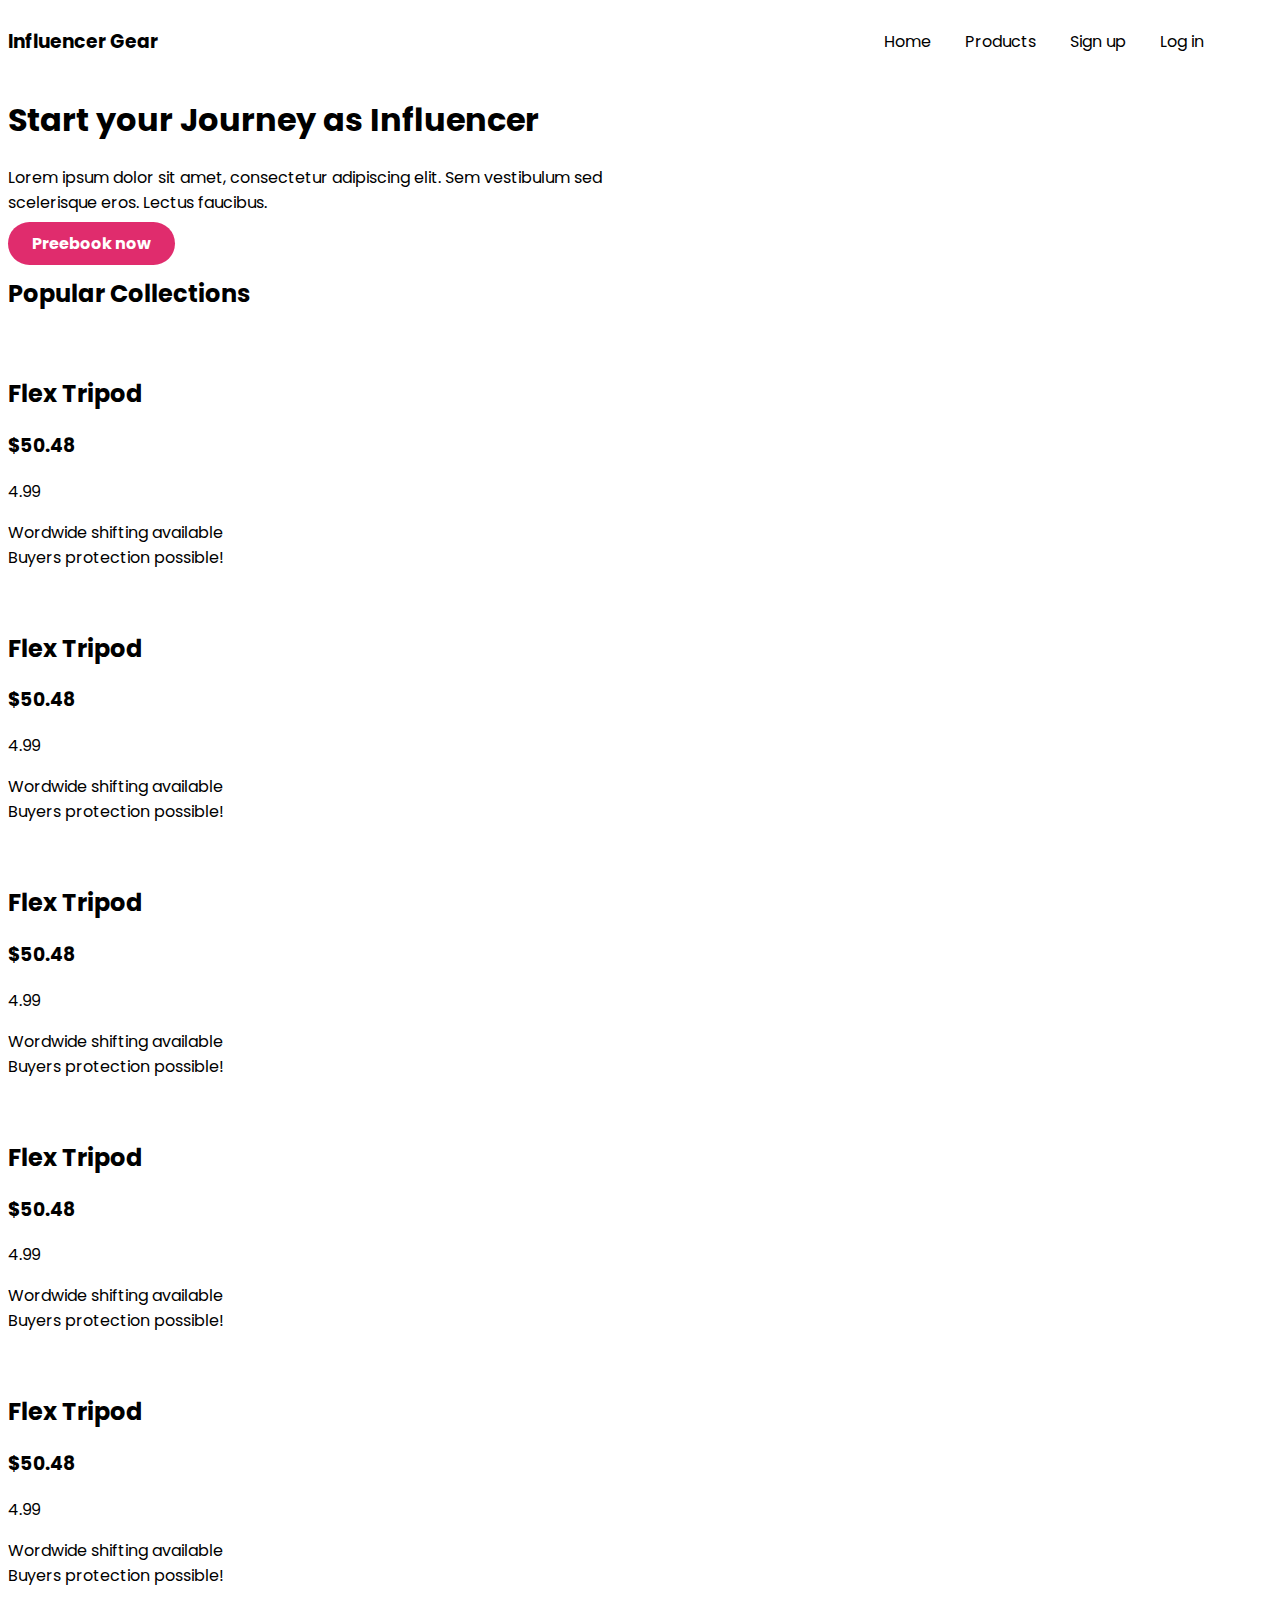
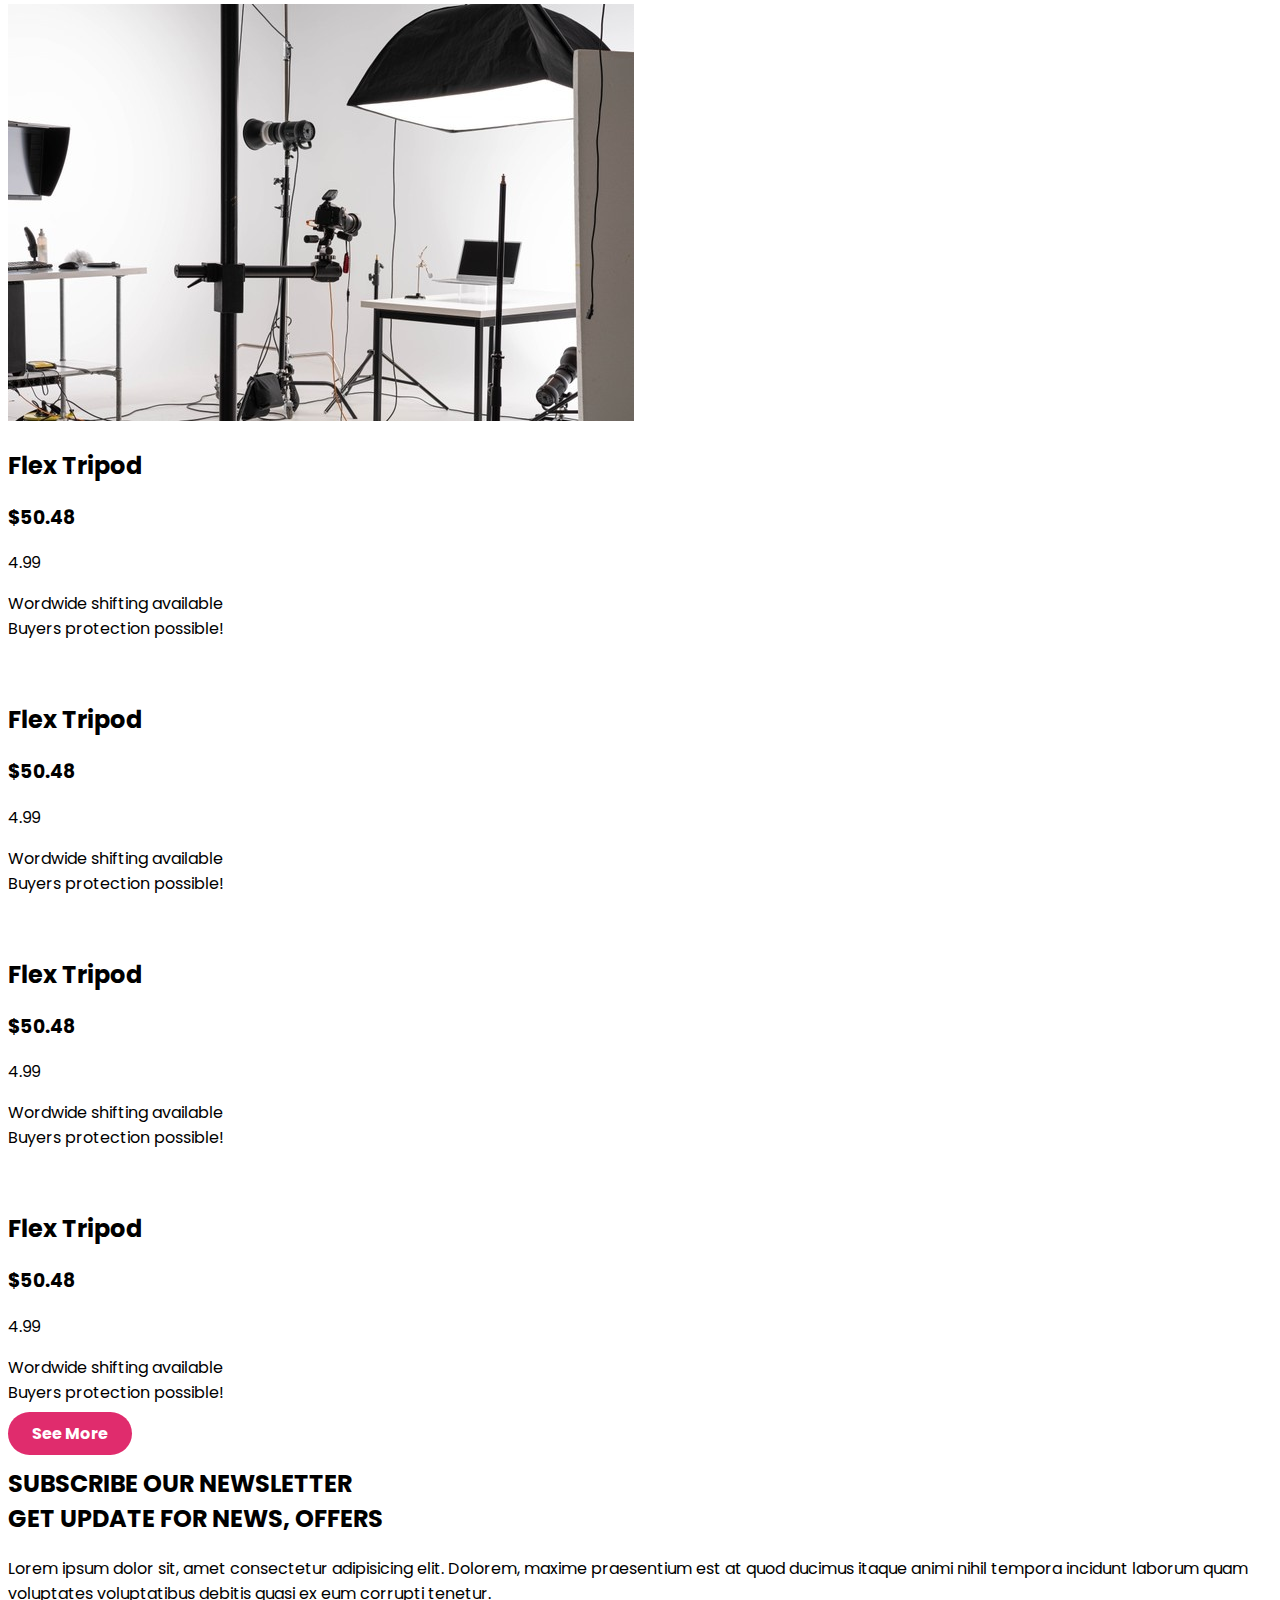
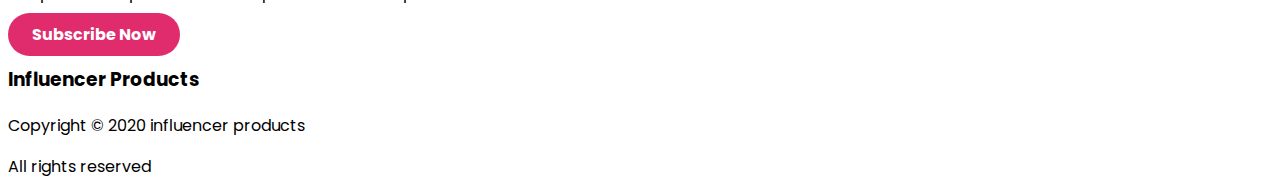
==== index.htm @ 6d4ee8e1 "start sec - problem fixed" ====
<!DOCTYPE html>
<html lang="en">
<head>
    <meta charset="UTF-8">
    <meta http-equiv="X-UA-Compatible" content="IE=edge">
    <meta name="viewport" content="width=device-width, initial-scale=1.0">
    <title>Influencer Gear</title>
    <!-- font awesome kit -->
    <script src="https://kit.fontawesome.com/9166d2568a.js" crossorigin="anonymous"></script>
    <!-- stylesheet -->
    <link rel="stylesheet" href="styles/style.css">
</head>
<body>
    <header>
        <nav>
            <h3>Influencer Gear</h3>
            <ul>
                <li>Home</li>
                <li>Products</li>
                <li>Sign up</li>
                <li>Log in</li>
                <li><i class="fas fa-search"></i></li>
                <li><i class="fas fa-cart-plus"></i></li>
            </ul>
        </nav>
    </header>
    <main>
    <section class="start">
        <div class="texts">
            <h1>Start your Journey as 
                Influencer</h1>
            <p>Lorem ipsum dolor sit amet, consectetur adipiscing elit. Sem vestibulum sed scelerisque eros. Lectus faucibus.</p>
            <a href="">Preebook now  <i class="fas fa-arrow-right"></i> </a>
        </div>
        <div class="camera-img" >
        <!-- <img src="images/Circle design.svg" alt="" class="circle-bg"> -->
        <img src="images/main-camera.png" alt="" class="main-camera">
        </div>
        
    </section>


    <section class="logos">
        <img src="logos/Alibaba.svg" alt="">
        <img src="logos/Amazon.svg" alt="">
        <img src="logos/Daraz.pk Logo.svg" alt="">
        <img src="logos/Ebay.svg" alt="">
        <img src="logos/Rakuten.svg" alt="">
        <img src="logos/Target.svg" alt="">
        <img src="logos/Walmart.svg" alt="">
    </section>


<!-- popular-section -->
    
    <section class="popular-sec">
        <h2>Popular Collections</h2>
        <div class="collectoins">
            <div class="collection">
                <img src="images/tripod.png" alt="">
            <h2>Flex Tripod</h2>
            <h3>$50.48</h3>
            <div class="rating">
                <span>
                    <i class="fas fa-star filled"></i>
                    <i class="fas fa-star filled"></i>
                    <i class="fas fa-star filled"></i>
                    <i class="fas fa-star filled"></i>
                    <i class="fas fa-star-half-alt"></i>
                </span>
                <span class="rating-num">4.99</span>
                <p>Wordwide shifting available <br>
                    Buyers protection possible!</p>
            </div>
            </div>
            <div class="collection">
                <img src="images/mic.png" alt="">
            <h2>Flex Tripod</h2>
            <h3>$50.48</h3>
            <div class="rating">
                <span>
                    <i class="fas fa-star filled"></i>
                    <i class="fas fa-star filled"></i>
                    <i class="fas fa-star filled"></i>
                    <i class="fas fa-star filled"></i>
                    <i class="fas fa-star-half-alt"></i>
                </span>
                <span class="rating-num">4.99</span>
                <p>Wordwide shifting available <br>
                    Buyers protection possible!</p>
            </div>
            </div>
            <div class="collection">
                <img src="images/airpod.png" alt="">
            <h2>Flex Tripod</h2>
            <h3>$50.48</h3>
            <div class="rating">
                <span>
                    <i class="fas fa-star filled"></i>
                    <i class="fas fa-star filled"></i>
                    <i class="fas fa-star filled"></i>
                    <i class="fas fa-star filled"></i>
                    <i class="fas fa-star-half-alt"></i>
                </span>
                <span class="rating-num">4.99</span>
                <p>Wordwide shifting available <br>
                    Buyers protection possible!</p>
            </div>
            </div>
            <div class="collection">
                <img src="images/drone.png" alt="">
            <h2>Flex Tripod</h2>
            <h3>$50.48</h3>
            <div class="rating">
                <span>
                    <i class="fas fa-star filled"></i>
                    <i class="fas fa-star filled"></i>
                    <i class="fas fa-star filled"></i>
                    <i class="fas fa-star filled"></i>
                    <i class="fas fa-star-half-alt"></i>
                </span>
                <span class="rating-num">4.99</span>
                <p>Wordwide shifting available <br>
                    Buyers protection possible!</p>
            </div>
            </div>
            <div class="collection">
                <img src="images/lights.png" alt="">
            <h2>Flex Tripod</h2>
            <h3>$50.48</h3>
            <div class="rating">
                <span>
                    <i class="fas fa-star filled"></i>
                    <i class="fas fa-star filled"></i>
                    <i class="fas fa-star filled"></i>
                    <i class="fas fa-star filled"></i>
                    <i class="fas fa-star-half-alt"></i>
                </span>
                <span class="rating-num">4.99</span>
                <p>Wordwide shifting available <br>
                    Buyers protection possible!</p>
            </div>
            </div>
            <div class="collection">
                <img src="images/studio.jpg" alt="">
            <h2>Flex Tripod</h2>
            <h3>$50.48</h3>
            <div class="rating">
                <span>
                    <i class="fas fa-star filled"></i>
                    <i class="fas fa-star filled"></i>
                    <i class="fas fa-star filled"></i>
                    <i class="fas fa-star filled"></i>
                    <i class="fas fa-star-half-alt"></i>
                </span>
                <span class="rating-num">4.99</span>
                <p>Wordwide shifting available <br>
                    Buyers protection possible!</p>
            </div>
            </div>
            <div class="collection">
                <img src="images/camera.png" alt="">
            <h2>Flex Tripod</h2>
            <h3>$50.48</h3>
            <div class="rating">
                <span>
                    <i class="fas fa-star filled"></i>
                    <i class="fas fa-star filled"></i>
                    <i class="fas fa-star filled"></i>
                    <i class="fas fa-star filled"></i>
                    <i class="fas fa-star-half-alt"></i>
                </span>
                <span class="rating-num">4.99</span>
                <p>Wordwide shifting available <br>
                    Buyers protection possible!</p>
            </div>
            </div>
            <div class="collection">
                <img src="images/single-light.png" alt="">
            <h2>Flex Tripod</h2>
            <h3>$50.48</h3>
            <div class="rating">
                <span>
                    <i class="fas fa-star filled"></i>
                    <i class="fas fa-star filled"></i>
                    <i class="fas fa-star filled"></i>
                    <i class="fas fa-star filled"></i>
                    <i class="fas fa-star-half-alt"></i>
                </span>
                <span class="rating-num">4.99</span>
                <p>Wordwide shifting available <br>
                    Buyers protection possible!</p>
            </div>
            </div>

            <div class="collection">
                <img src="images/action.png" alt="">
            <h2>Flex Tripod</h2>
            <h3>$50.48</h3>
            <div class="rating">
                <span>
                    <i class="fas fa-star filled"></i>
                    <i class="fas fa-star filled"></i>
                    <i class="fas fa-star filled"></i>
                    <i class="fas fa-star filled"></i>
                    <i class="fas fa-star-half-alt"></i>
                </span>
                <span class="rating-num">4.99</span>
                <p>Wordwide shifting available <br>
                    Buyers protection possible!</p>
            </div>
            </div>
            
        </div>
        <a href="" class="see">See More <i class="fas fa-arrow-right"></i></a>
    </section>

    <section class="subscribe-sec">
        <div class="image"></div>
        <div class="text">
            <h2>
                SUBSCRIBE OUR NEWSLETTER <br>
                GET UPDATE FOR NEWS, OFFERS
            </h2>
            <p>Lorem ipsum dolor sit, amet consectetur adipisicing elit. Dolorem, maxime praesentium est at quod ducimus itaque animi nihil tempora incidunt laborum quam voluptates voluptatibus debitis quasi ex eum corrupti tenetur.</p>
            <a href="">Subscribe Now</a>
            
        </div>
    </section>


    </main>
    <footer>
        <h3>Influencer Products</h3>
        <p>Copyright &#169 2020  influencer products</p>
        <p>All rights reserved</p>
        <span>
            <i class="fab fa-instagram"></i>
            <i class="fab fa-twitter"></i>
            <i class="fab fa-youtube"></i>
        </span>
    </footer>
</body>
</html>
---- styles/style.css ----
/* font family  */
 @import url('https://fonts.googleapis.com/css2?family=Poppins:ital,wght@0,100;0,200;0,300;0,400;0,500;0,600;0,700;0,800;0,900;1,100;1,200;1,300;1,400;1,500;1,600;1,700;1,800;1,900&display=swap');

 /* common styles */

 body{
     font-family: 'poppins';
 }

 a{
     background-color: #E02C6D;
     padding: 10px 24px ;
     border-radius: 50px;
     font-size: 16px;
     font-weight: 700;
     text-decoration: none;
     color: white;

 }


 /* navigation styles */
  nav{
      display: flex;
    justify-content: space-between;
    align-items: center;
  }
  nav ul{
      list-style: none;
      display: flex;
  }
  nav ul li{
      margin-left: 34px;
  }

  /* start section styles  */
.start{
    display: flex;
    /* position: relative; */
    top: 50px;
}
.texts{
    width: 50%;
}
.camera-img{
    width: 50%;
    /* position: relative;
    left: 133px; */
}
.camera-img img{
    /* position:absolute ; */
}
.main-camera{

    
    /* top: 0;
    z-index: 1;
 */
}

/* logo section style */

.logos{
    position: relative;
    top: 70px;
    display: flex;
}
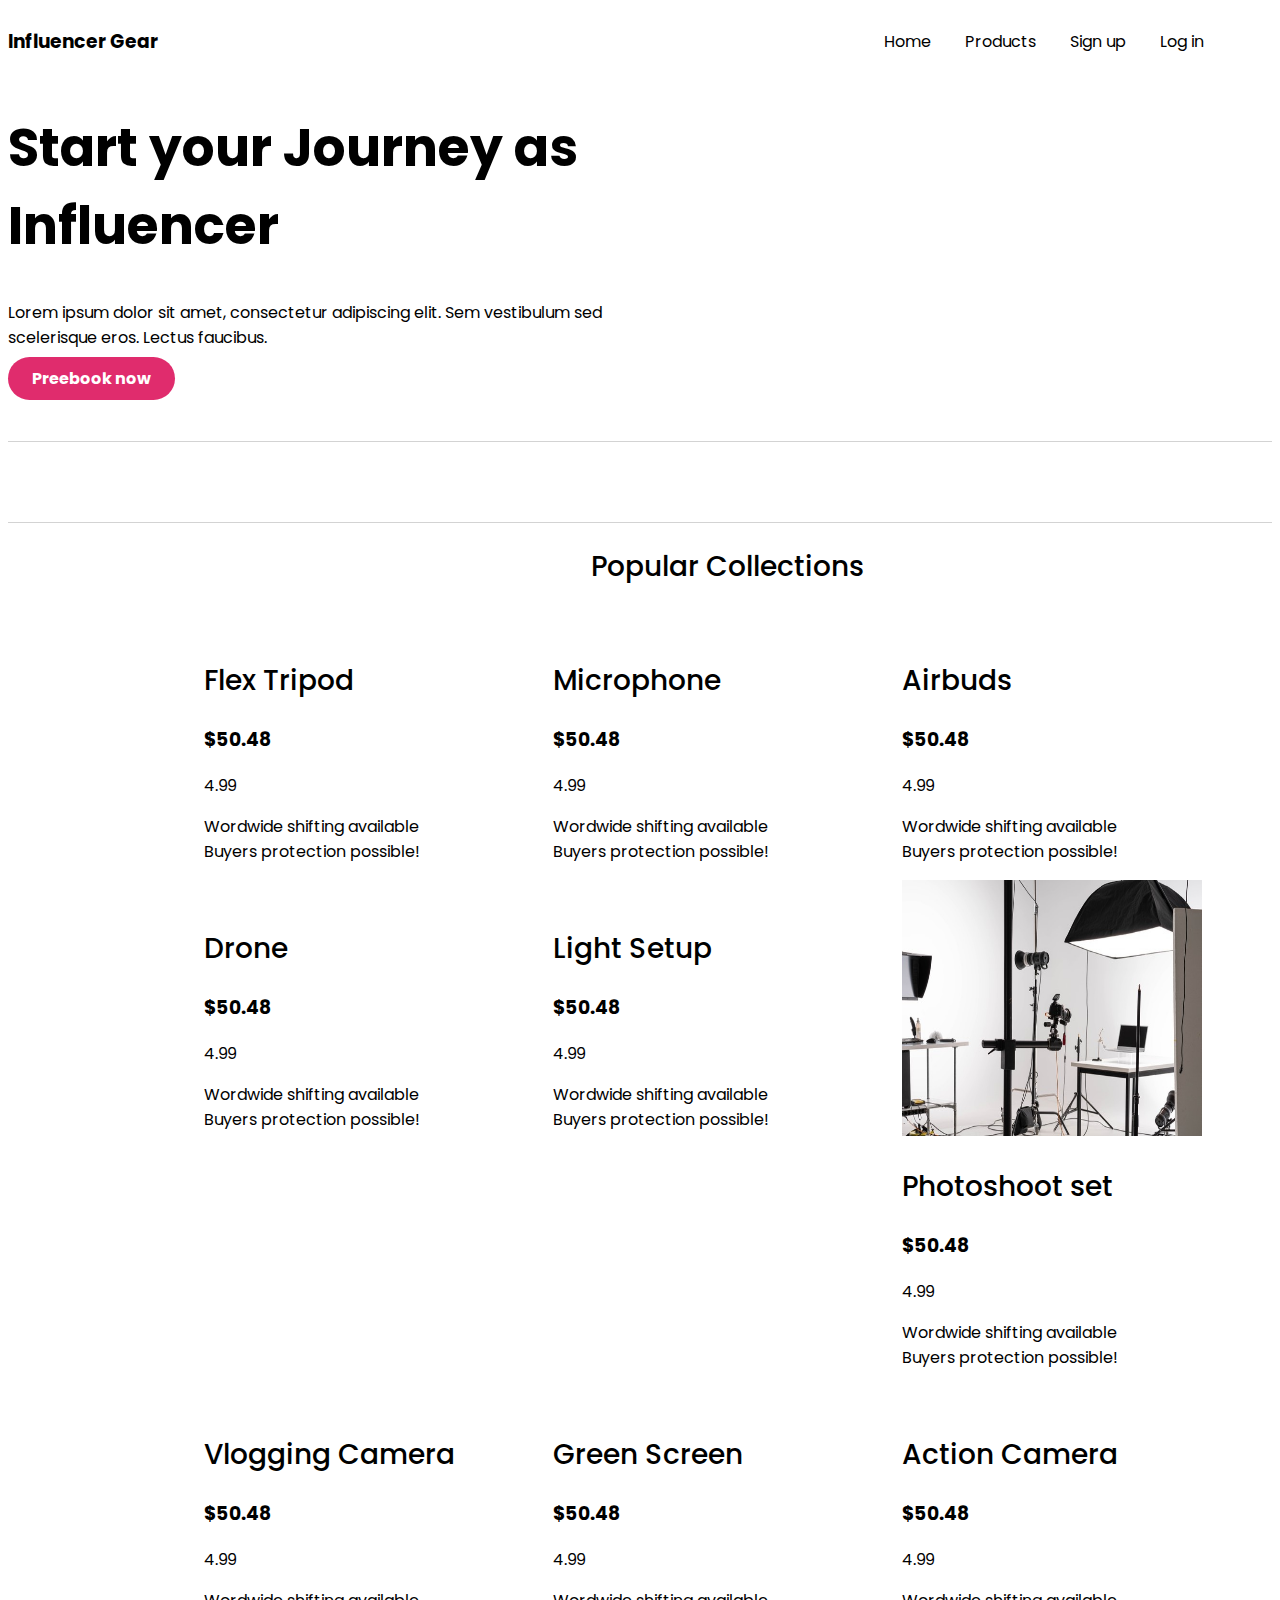
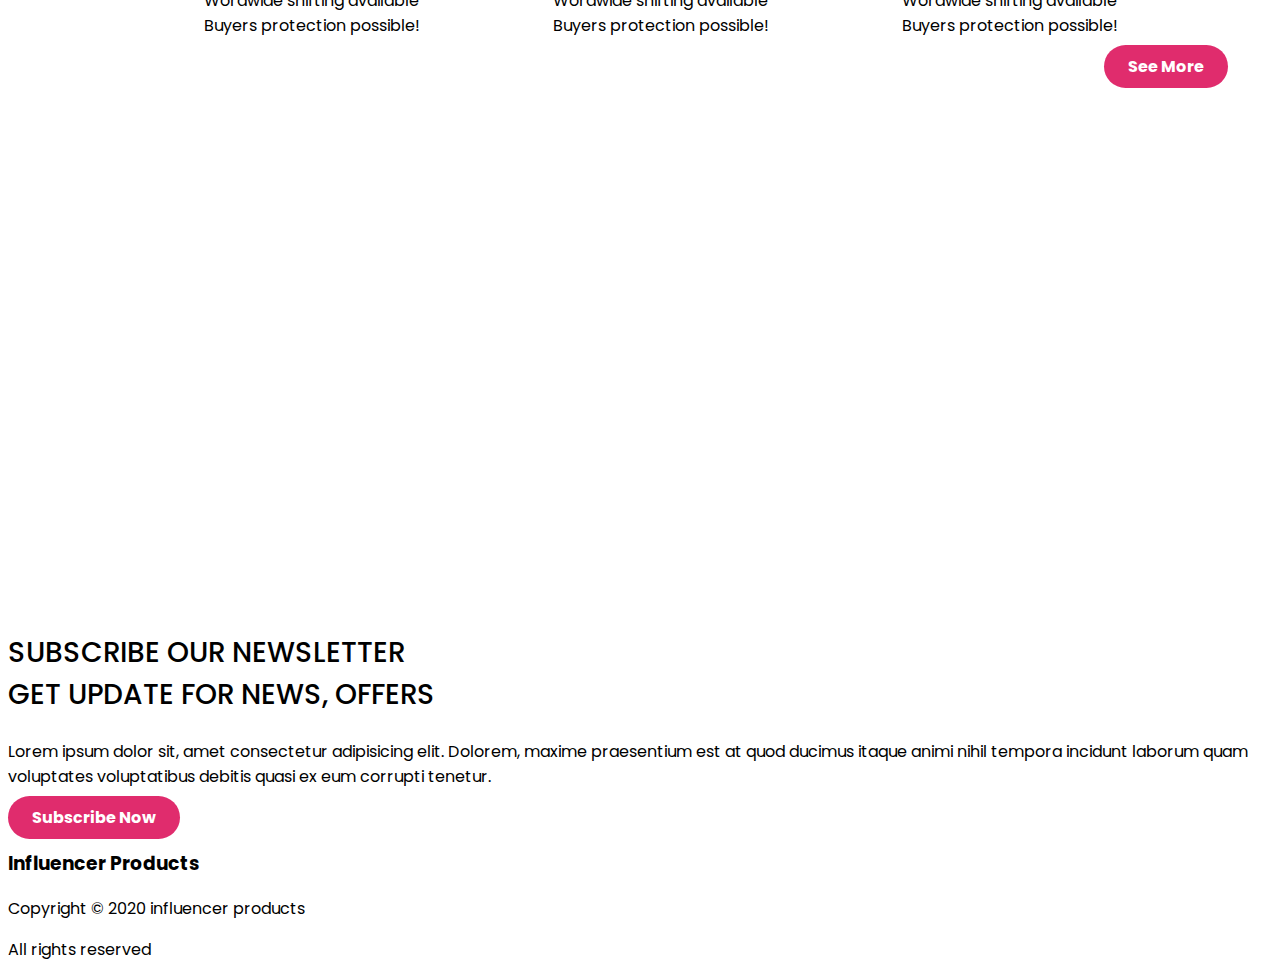
==== commit 61d3acf5: "popular collection sec complete" ====
--- a/index.htm
+++ b/index.htm
@@ -75,7 +75,7 @@
             </div>
             <div class="collection">
                 <img src="images/mic.png" alt="">
-            <h2>Flex Tripod</h2>
+            <h2>Microphone</h2>
             <h3>$50.48</h3>
             <div class="rating">
                 <span>
@@ -92,7 +92,7 @@
             </div>
             <div class="collection">
                 <img src="images/airpod.png" alt="">
-            <h2>Flex Tripod</h2>
+            <h2>Airbuds</h2>
             <h3>$50.48</h3>
             <div class="rating">
                 <span>
@@ -109,7 +109,7 @@
             </div>
             <div class="collection">
                 <img src="images/drone.png" alt="">
-            <h2>Flex Tripod</h2>
+            <h2>Drone</h2>
             <h3>$50.48</h3>
             <div class="rating">
                 <span>
@@ -126,24 +126,24 @@
             </div>
             <div class="collection">
                 <img src="images/lights.png" alt="">
-            <h2>Flex Tripod</h2>
-            <h3>$50.48</h3>
-            <div class="rating">
-                <span>
-                    <i class="fas fa-star filled"></i>
-                    <i class="fas fa-star filled"></i>
-                    <i class="fas fa-star filled"></i>
-                    <i class="fas fa-star filled"></i>
-                    <i class="fas fa-star-half-alt"></i>
-                </span>
-                <span class="rating-num">4.99</span>
-                <p>Wordwide shifting available <br>
-                    Buyers protection possible!</p>
-            </div>
-            </div>
-            <div class="collection">
-                <img src="images/studio.jpg" alt="">
-            <h2>Flex Tripod</h2>
+            <h2>Light Setup</h2>
+            <h3>$50.48</h3>
+            <div class="rating">
+                <span>
+                    <i class="fas fa-star filled"></i>
+                    <i class="fas fa-star filled"></i>
+                    <i class="fas fa-star filled"></i>
+                    <i class="fas fa-star filled"></i>
+                    <i class="fas fa-star-half-alt"></i>
+                </span>
+                <span class="rating-num">4.99</span>
+                <p>Wordwide shifting available <br>
+                    Buyers protection possible!</p>
+            </div>
+            </div>
+            <div class="collection">
+                <img src="images/studio.jpg" alt="" id="photoshoot">
+            <h2>Photoshoot set</h2>
             <h3>$50.48</h3>
             <div class="rating">
                 <span>
@@ -160,7 +160,7 @@
             </div>
             <div class="collection">
                 <img src="images/camera.png" alt="">
-            <h2>Flex Tripod</h2>
+            <h2>Vlogging Camera</h2>
             <h3>$50.48</h3>
             <div class="rating">
                 <span>
@@ -177,7 +177,7 @@
             </div>
             <div class="collection">
                 <img src="images/single-light.png" alt="">
-            <h2>Flex Tripod</h2>
+            <h2>Green Screen</h2>
             <h3>$50.48</h3>
             <div class="rating">
                 <span>
@@ -195,7 +195,7 @@
 
             <div class="collection">
                 <img src="images/action.png" alt="">
-            <h2>Flex Tripod</h2>
+            <h2>Action Camera</h2>
             <h3>$50.48</h3>
             <div class="rating">
                 <span>
--- a/styles/style.css
+++ b/styles/style.css
@@ -1,5 +1,7 @@
  /* font family  */
  @import url('https://fonts.googleapis.com/css2?family=Poppins:ital,wght@0,100;0,200;0,300;0,400;0,500;0,600;0,700;0,800;0,900;1,100;1,200;1,300;1,400;1,500;1,600;1,700;1,800;1,900&display=swap');
+
+ @import url('https://fonts.googleapis.com/css2?family=Inter:wght@100;200;300;400;500;600;700;800;900&display=swap');
 
  /* common styles */
 
@@ -34,13 +36,20 @@
   }
 
   /* start section styles  */
-.start{
+
+
+  .start{
     display: flex;
     /* position: relative; */
     top: 50px;
 }
 .texts{
     width: 50%;
+}
+
+h1{
+    font-size: 52px;
+    font-weight: 700;
 }
 .camera-img{
     width: 50%;
@@ -52,7 +61,7 @@
 }
 .main-camera{
 
-    
+
     /* top: 0;
     z-index: 1;
  */
@@ -61,9 +70,96 @@
 /* logo section style */
 
 .logos{
-    position: relative;
-    top: 70px;
     display: flex;
+    margin-top: 50px;
+    justify-content: space-evenly;
+    border-top: 1px solid lightgray;
+    border-bottom:1px solid lightgray ;
+}
+.logos img{
+    padding: 40px 30px;
+}
+
+/* popular-section styles */
+
+.popular-sec{
+    width: 1047px;
+    height: 1662px;
+    margin-left: 196px ;
+}
+.popular-sec > h2{
+    text-align: center;
+}
+
+.collectoins{
+display: grid;
+grid-template-columns: repeat( 3, 1fr);
+justify-content:space-between;
+}
+
+.collectoin{
+    width: 329px;
+    height: 479px;
+    background-color: white;
+    box-shadow: 5px 10px rgba(136, 136, 136, 0.365);
+
+}
+.collectoin img{
+    width: 300px;
+    height: 256px;
+    padding: 40px;
+}
+#photoshoot{
+    width: 300px;
+    height: 256px;
+}
+
+h2{
+    font-weight: 500;
+    font-size: 28px;
+}
+
+.collectoin h2{
+    font-family: Inter;
+    font-style: normal;
+    font-weight: normal;
+    font-size: 24px;
+}
+
+.collectoin h3{
+
+font-family: Inter;
+font-style: normal;
+font-weight: normal;
+font-size: 24px;
+
+}
+
+.collectoin .rating-num{
+    font-family: Inter;
+font-style: normal;
+font-weight: 700;
+font-size: 14px;
+}
+
+.collectoin p{
+    font-family: Inter;
+font-style: normal;
+font-weight: bold;
+font-size: 14px;
 }
 
 
+
+.fa-star, .fa-star-half-alt{
+ color: #FB8200;
+}
+
+.see{
+    margin-right: 0;
+    margin-left: 900px;
+    
+}
+
+/* subscribe for newslette */
+
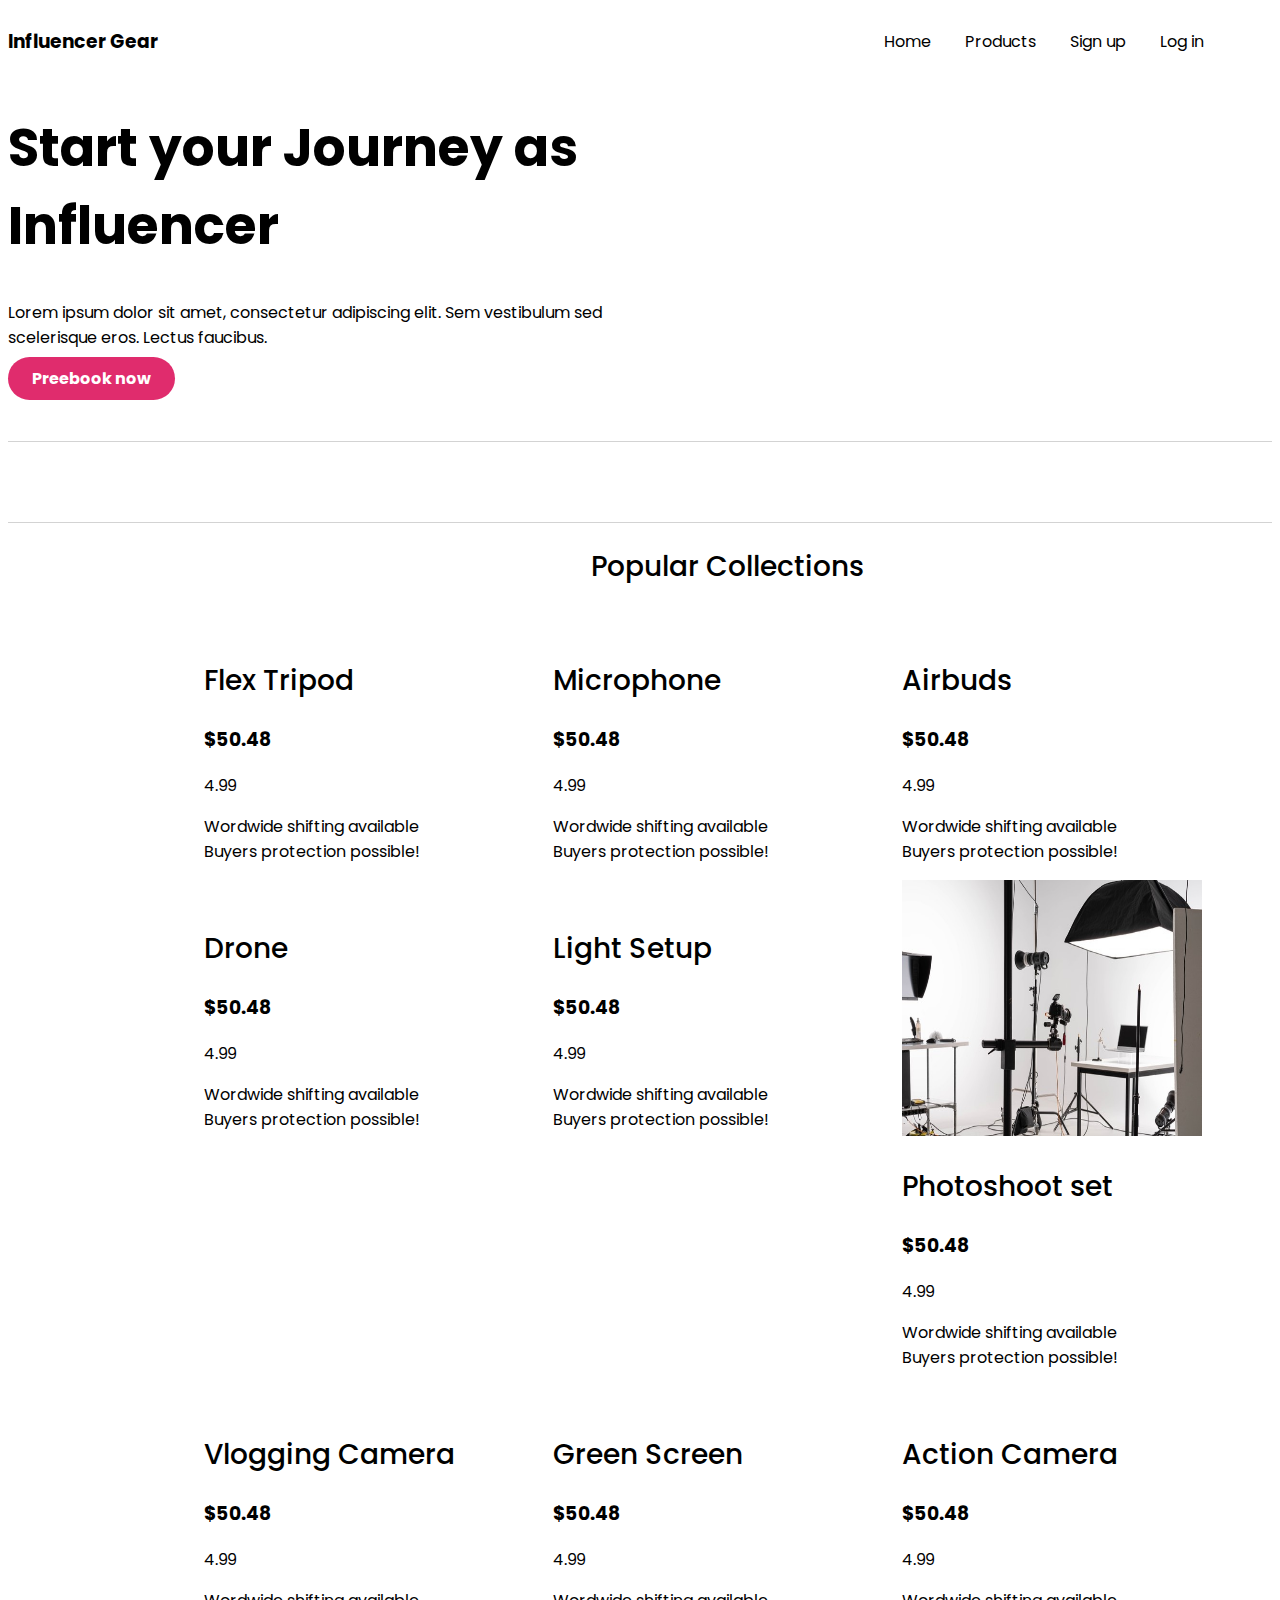
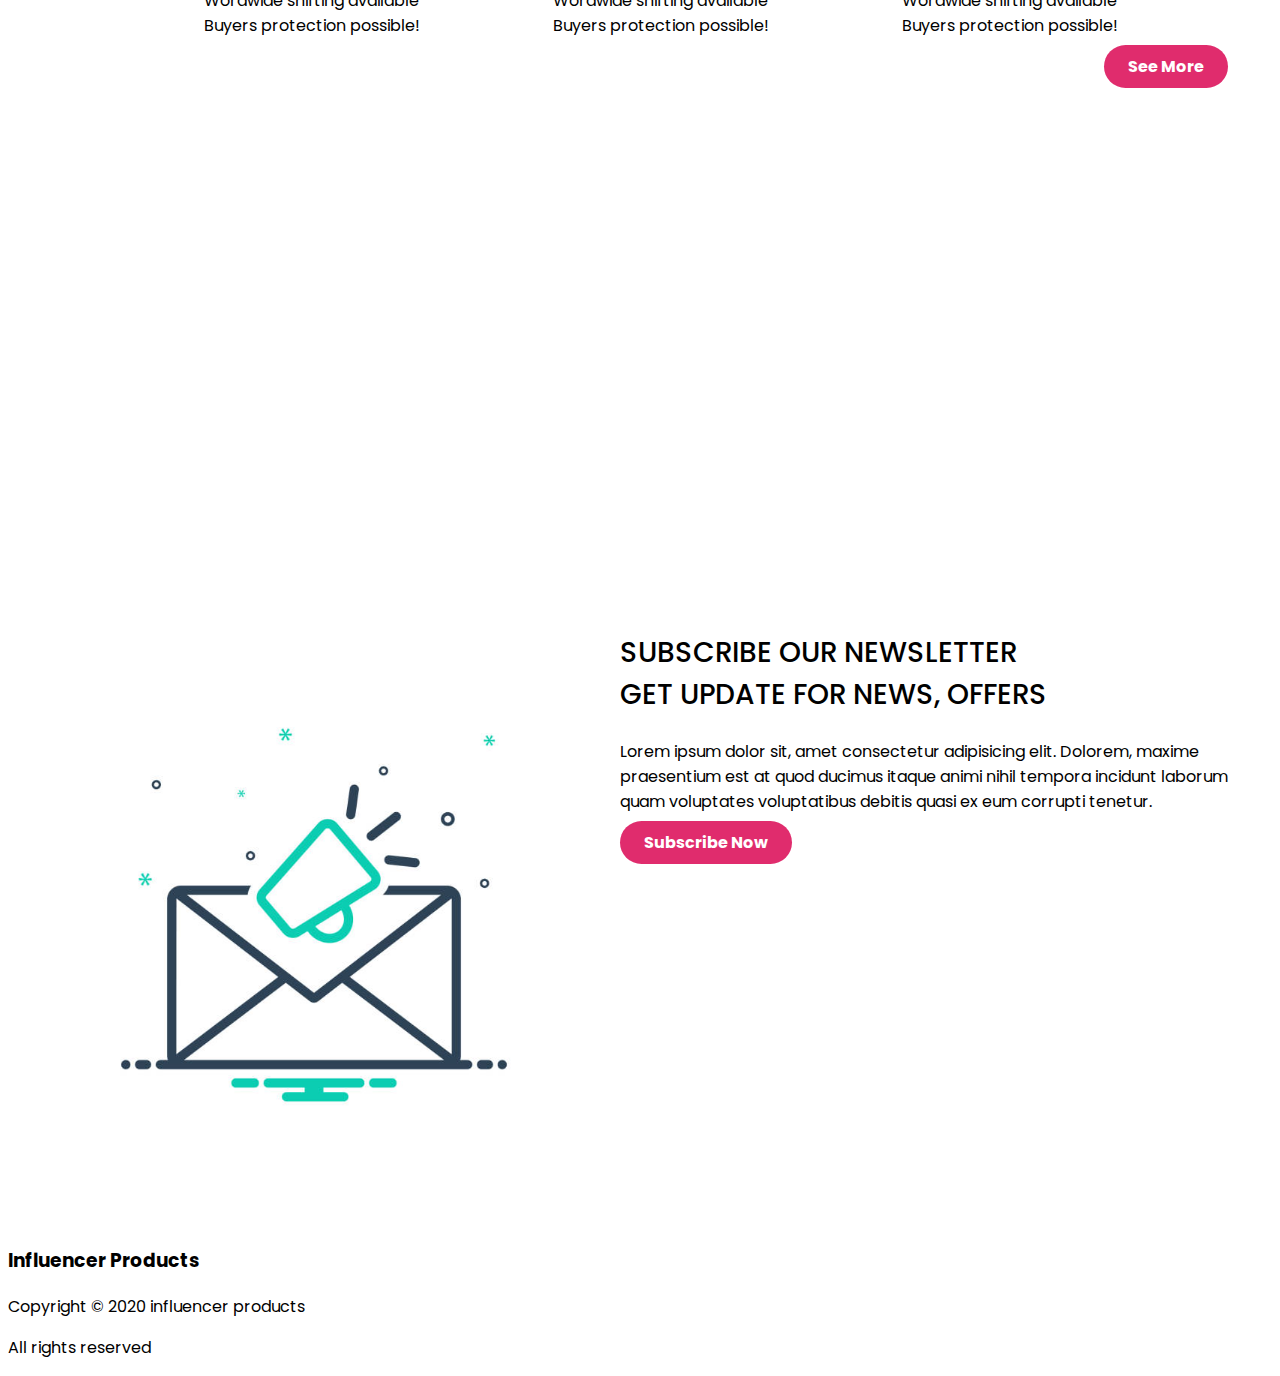
==== commit 7042bf21: "subscribe section added" ====
--- a/index.htm
+++ b/index.htm
@@ -216,9 +216,11 @@
     </section>
 
     <section class="subscribe-sec">
-        <div class="image"></div>
+        <div class="image">
+            <img src="images/newsletter.jpg" alt="">
+        </div>
         <div class="text">
-            <h2>
+            <h2 class="subscribe-title">
                 SUBSCRIBE OUR NEWSLETTER <br>
                 GET UPDATE FOR NEWS, OFFERS
             </h2>
--- a/styles/style.css
+++ b/styles/style.css
@@ -41,7 +41,7 @@
   .start{
     display: flex;
     /* position: relative; */
-    top: 50px;
+    /* top: 50px; */
 }
 .texts{
     width: 50%;
@@ -161,5 +161,22 @@
     
 }
 
-/* subscribe for newslette */
+/* subscribe for newsletter */
 
+.subscribe-sec{
+display: flex;
+flex-direction: row;
+}
+.image{
+    width: 50%;
+    transform: scale(0.75);
+    
+}
+}
+.subscribe-title{
+    font-family: Poppins;
+font-style: normal;
+font-weight: bold;
+font-size: 38px;
+}
+
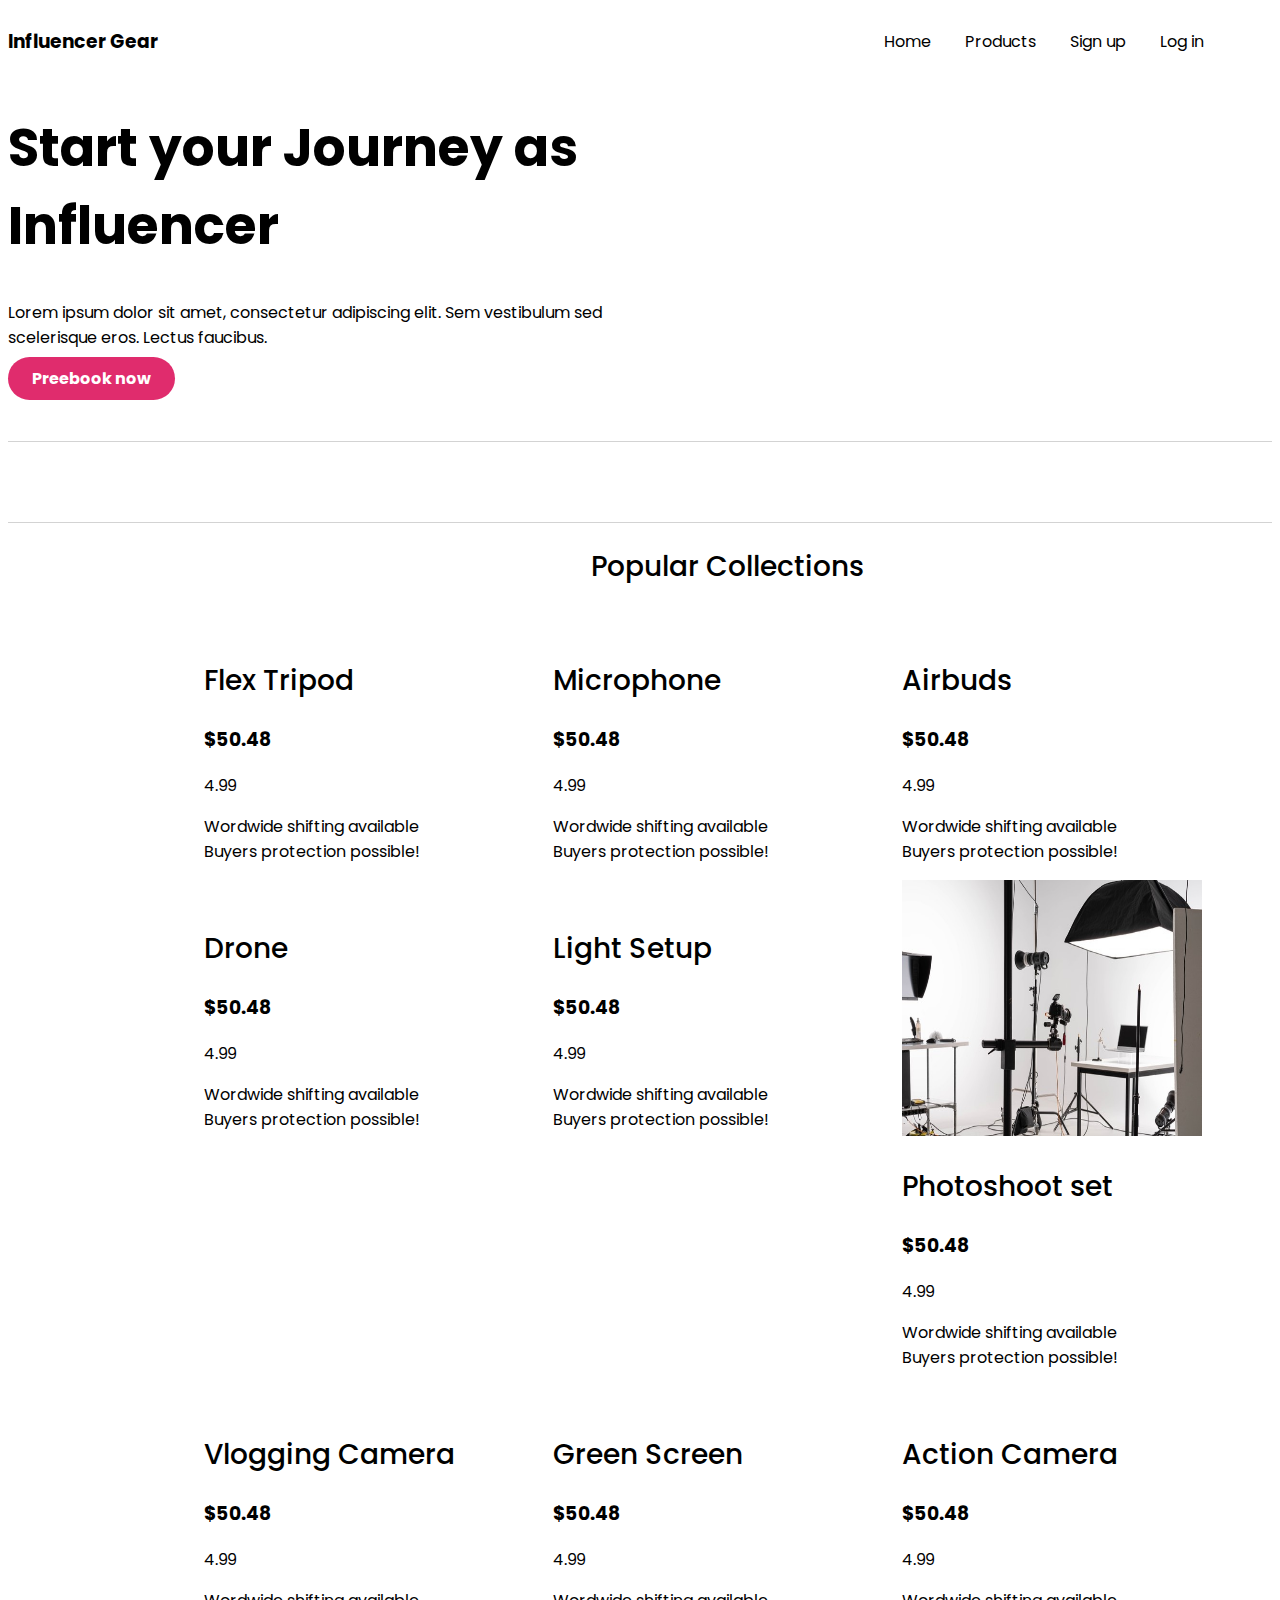
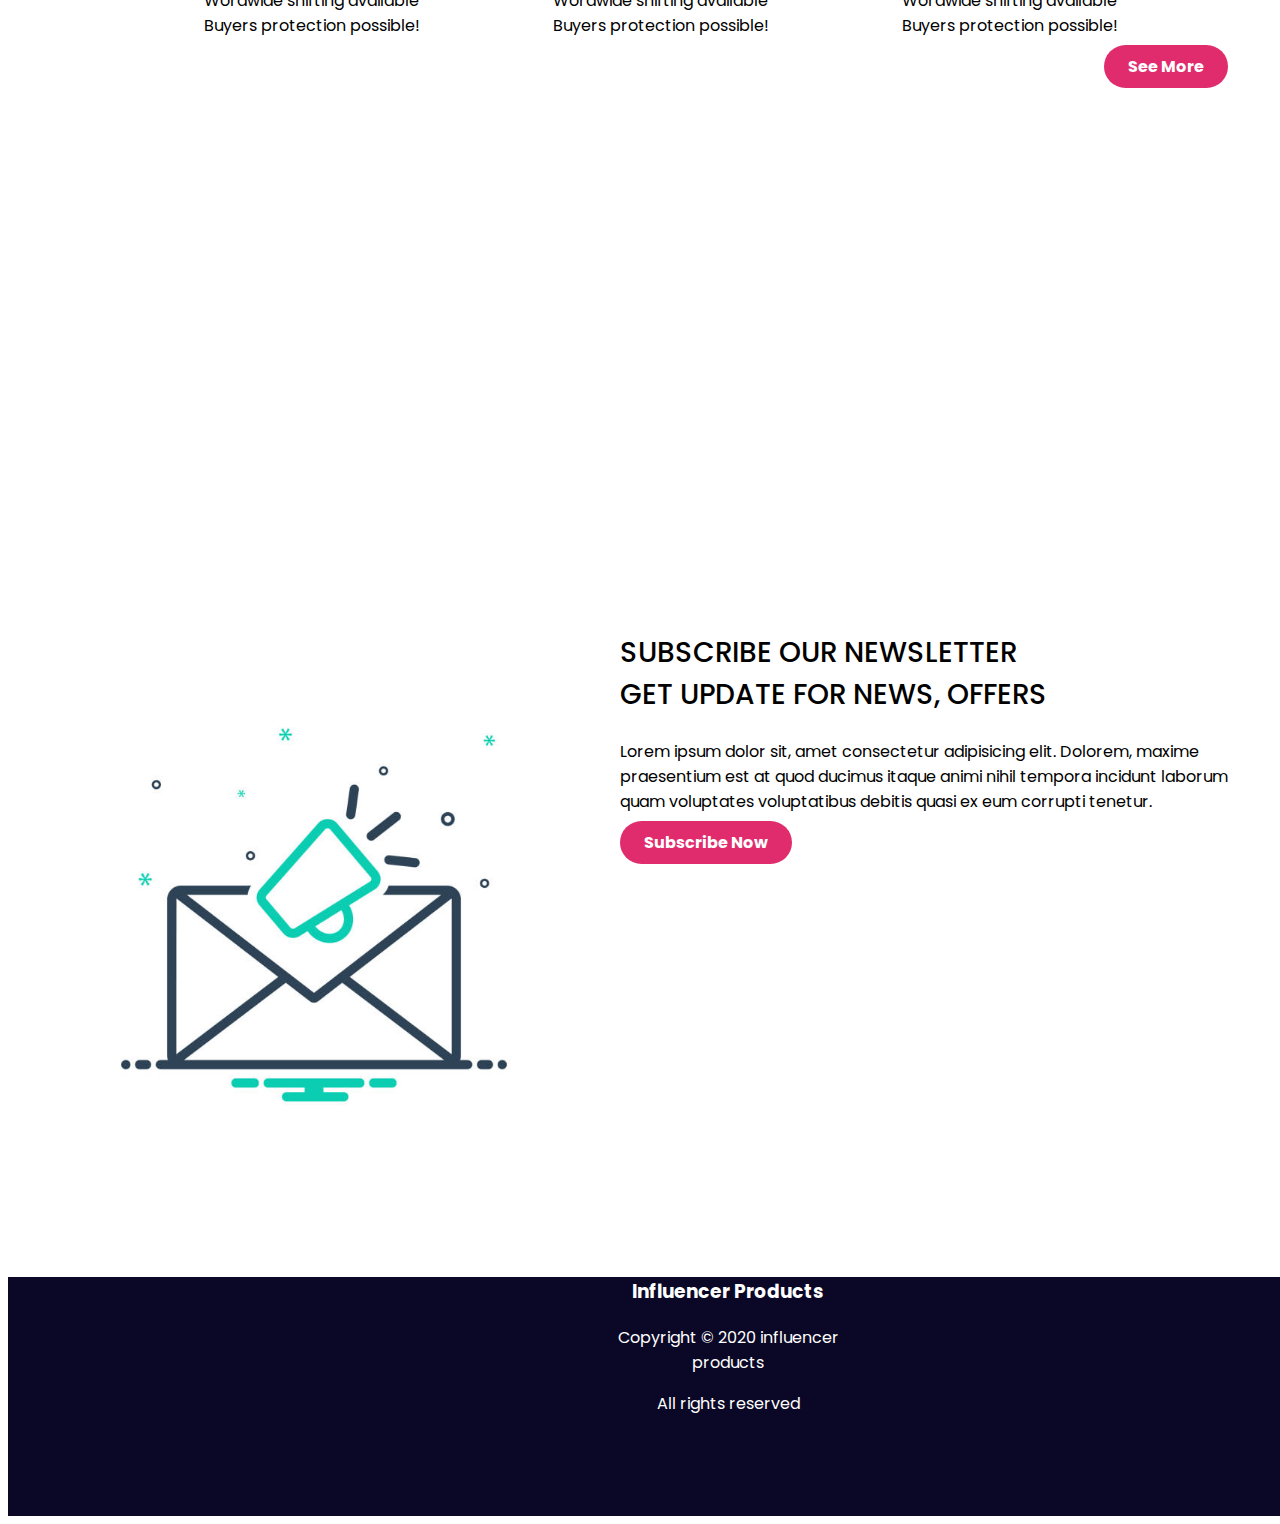
==== commit 0e586c1d: "poor responsive done" ====
--- a/index.htm
+++ b/index.htm
@@ -23,6 +23,12 @@
                 <li><i class="fas fa-cart-plus"></i></li>
             </ul>
         </nav>
+        <nav id="nav-phone">
+            <h3>Influencer Gear</h3>
+            <ul>
+                <li><i class="fas fa-cart-plus"></i></li>
+            </ul>
+        </nav>
     </header>
     <main>
     <section class="start">
@@ -233,7 +239,8 @@
 
     </main>
     <footer>
-        <h3>Influencer Products</h3>
+        <div class="footer-content">
+            <h3>Influencer Products</h3>
         <p>Copyright &#169 2020  influencer products</p>
         <p>All rights reserved</p>
         <span>
@@ -241,6 +248,7 @@
             <i class="fab fa-twitter"></i>
             <i class="fab fa-youtube"></i>
         </span>
+        </div>
     </footer>
 </body>
 </html>--- a/styles/style.css
+++ b/styles/style.css
@@ -20,9 +20,19 @@
 
  }
 
+ a:hover {
+    background-color: #ad0543;
+    font-size: 1.05em;
+}
+
 
  /* navigation styles */
-  nav{
+ 
+ #nav-phone{
+     display: none;
+ }
+ 
+ nav{
       display: flex;
     justify-content: space-between;
     align-items: center;
@@ -180,3 +190,49 @@
 font-size: 38px;
 }
 
+footer{
+    width: 1440px;
+    height: 239px;
+    background-color: #0A0826;
+    text-align: center;
+    color: white;
+}
+.footer-content{
+margin: 50px 590px;
+}
+footer span i{
+    margin-left: 16px;
+}
+@media only screen and (max-width: 768px){
+    
+    body{
+        width: 100%;
+    }
+    .start{
+        flex-direction: column;
+        text-align: center;
+        width: fit-content;
+        margin: auto;
+    }
+    .logos{
+        flex-wrap: wrap;
+    }
+    nav{
+        display: none;
+    }
+    #nav-phone{
+        display: flex;
+        width: fit-content;
+    }
+    
+    .popular-sec{
+        width: 100%;
+    }
+    .collectoins{
+        width: 100%;
+        display: grid;
+        grid-template-columns: repeat( 1, 1fr);
+        justify-content:space-between;
+        }
+
+}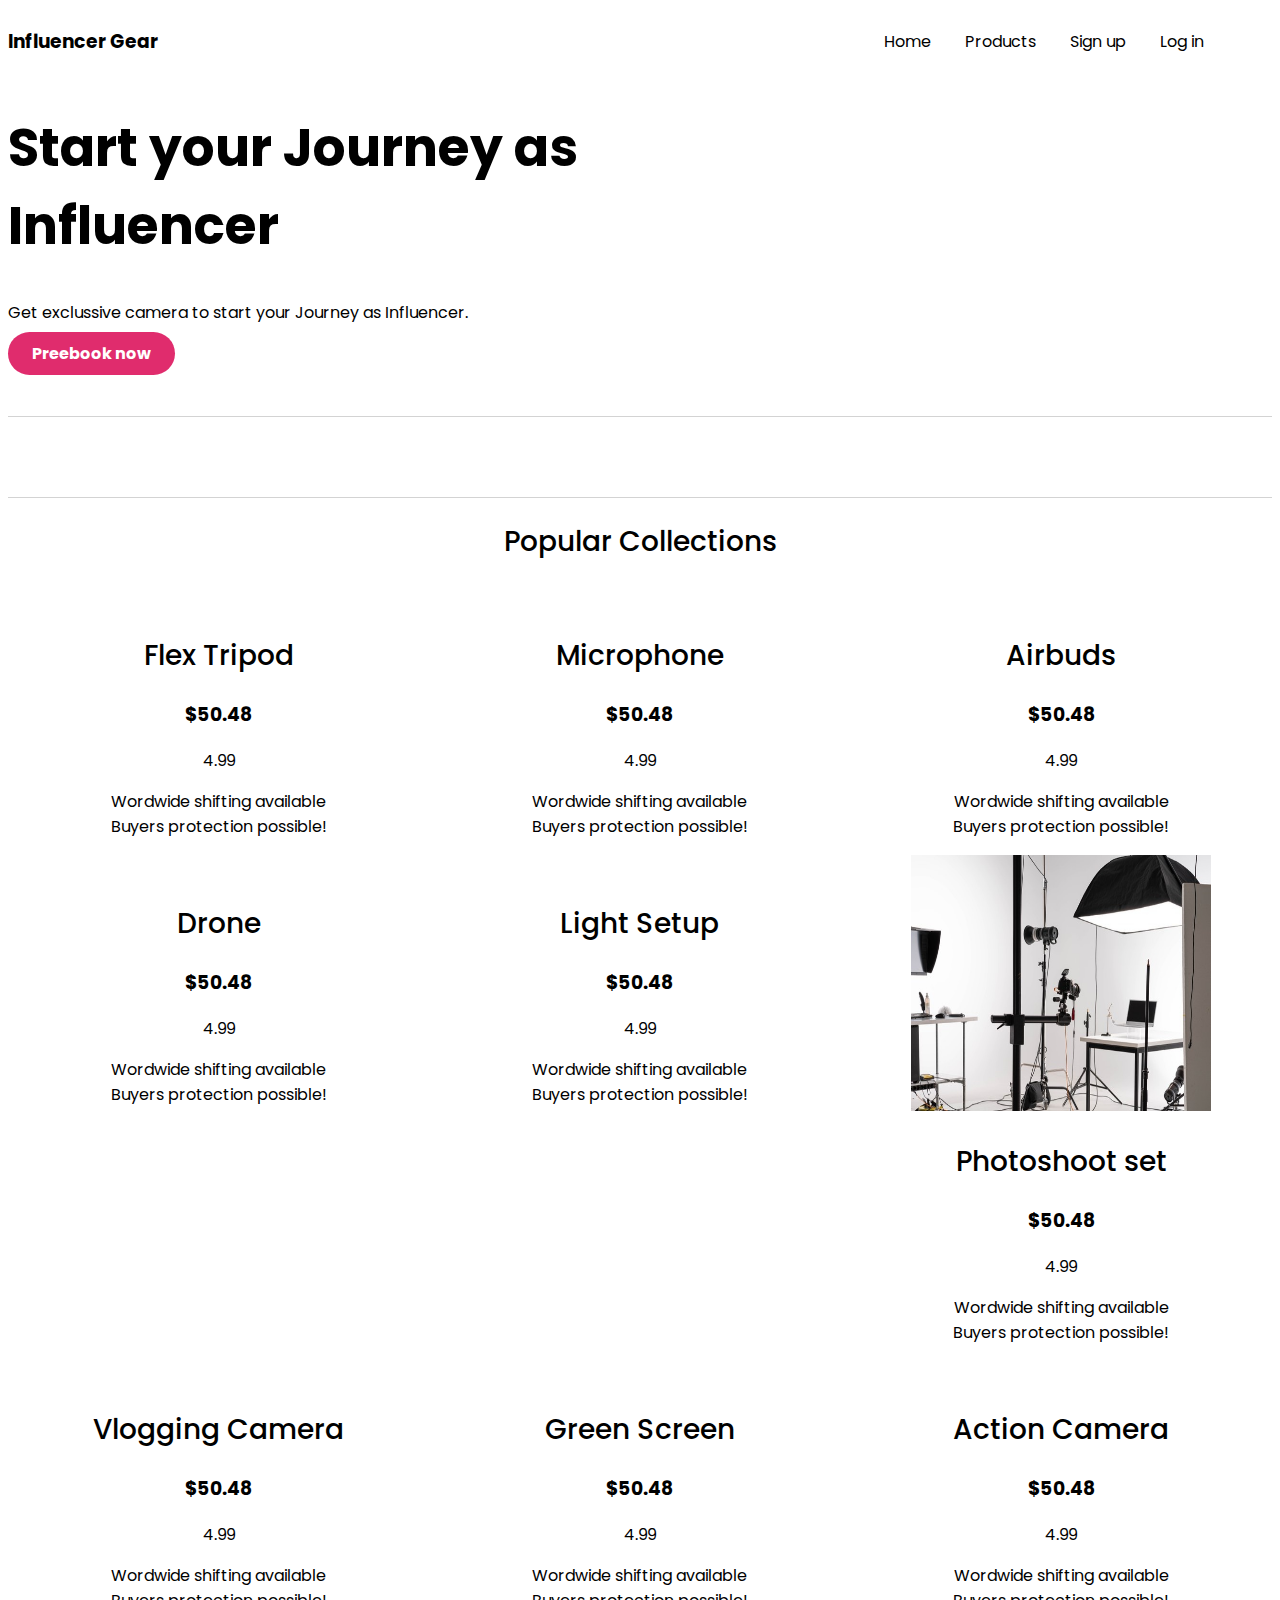
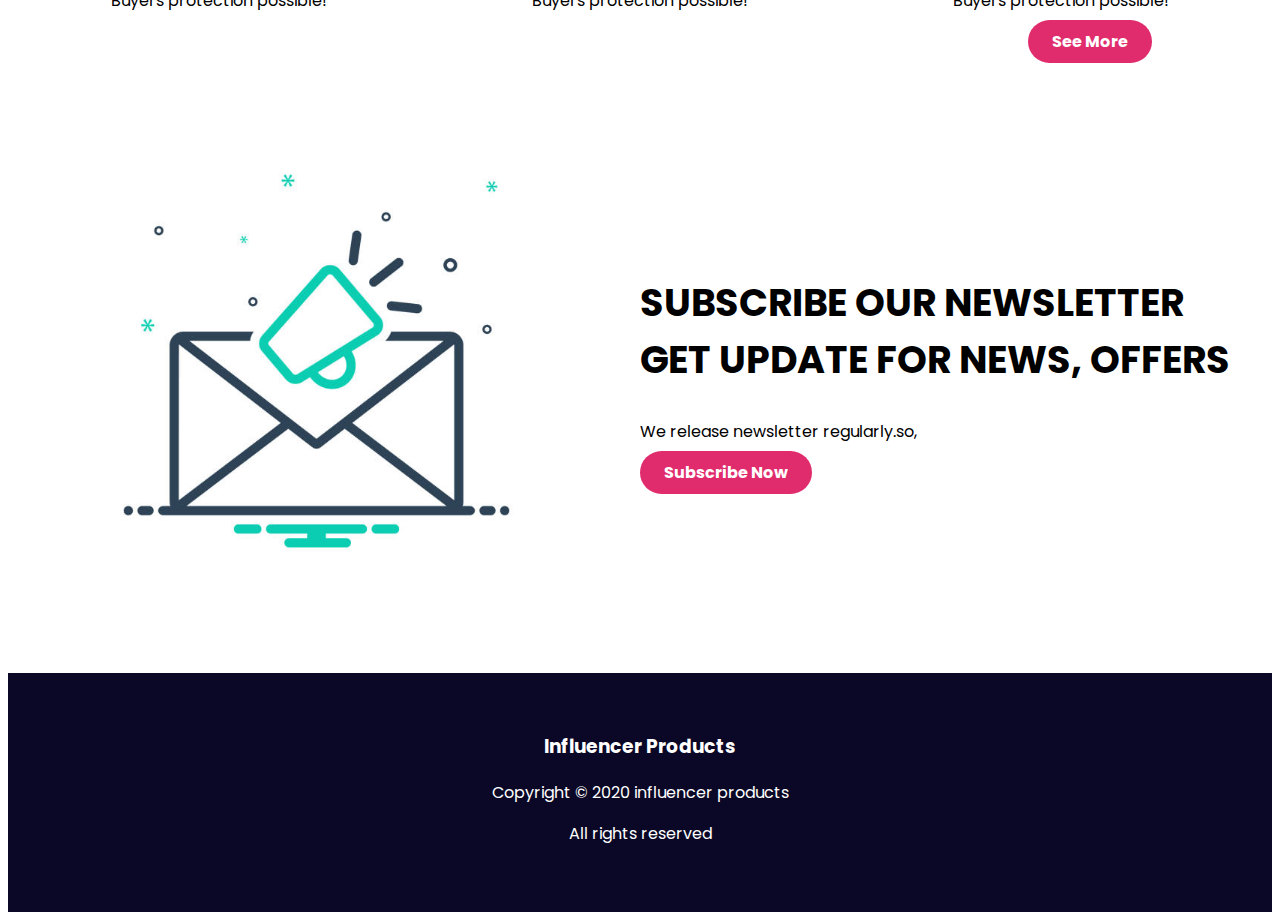
==== commit 73081028: "previous problems fixed and started responsive step" ====
--- a/index.htm
+++ b/index.htm
@@ -35,11 +35,11 @@
         <div class="texts">
             <h1>Start your Journey as 
                 Influencer</h1>
-            <p>Lorem ipsum dolor sit amet, consectetur adipiscing elit. Sem vestibulum sed scelerisque eros. Lectus faucibus.</p>
+            <p>Get exclussive camera to start your Journey as Influencer.
+            </p>
             <a href="">Preebook now  <i class="fas fa-arrow-right"></i> </a>
         </div>
         <div class="camera-img" >
-        <!-- <img src="images/Circle design.svg" alt="" class="circle-bg"> -->
         <img src="images/main-camera.png" alt="" class="main-camera">
         </div>
         
@@ -230,14 +230,13 @@
                 SUBSCRIBE OUR NEWSLETTER <br>
                 GET UPDATE FOR NEWS, OFFERS
             </h2>
-            <p>Lorem ipsum dolor sit, amet consectetur adipisicing elit. Dolorem, maxime praesentium est at quod ducimus itaque animi nihil tempora incidunt laborum quam voluptates voluptatibus debitis quasi ex eum corrupti tenetur.</p>
+            <p>We release newsletter regularly.so,</p>
             <a href="">Subscribe Now</a>
             
         </div>
     </section>
-
-
     </main>
+ 
     <footer>
         <div class="footer-content">
             <h3>Influencer Products</h3>
@@ -249,6 +248,7 @@
             <i class="fab fa-youtube"></i>
         </span>
         </div>
+        
     </footer>
 </body>
 </html>--- a/styles/style.css
+++ b/styles/style.css
@@ -1,139 +1,127 @@
- /* font family  */
- @import url('https://fonts.googleapis.com/css2?family=Poppins:ital,wght@0,100;0,200;0,300;0,400;0,500;0,600;0,700;0,800;0,900;1,100;1,200;1,300;1,400;1,500;1,600;1,700;1,800;1,900&display=swap');
-
- @import url('https://fonts.googleapis.com/css2?family=Inter:wght@100;200;300;400;500;600;700;800;900&display=swap');
-
- /* common styles */
-
- body{
-     font-family: 'poppins';
+/* font family  */
+@import url('https://fonts.googleapis.com/css2?family=Poppins:ital,wght@0,100;0,200;0,300;0,400;0,500;0,600;0,700;0,800;0,900;1,100;1,200;1,300;1,400;1,500;1,600;1,700;1,800;1,900&display=swap');
+
+@import url('https://fonts.googleapis.com/css2?family=Inter:wght@100;200;300;400;500;600;700;800;900&display=swap');
+
+/* common styles */
+
+body{
+    font-family: 'poppins';
+}
+
+a{
+    background-color: #E02C6D;
+    padding: 10px 24px ;
+    border-radius: 50px;
+    font-size: 16px;
+    font-weight: 700;
+    text-decoration: none;
+    color: white;
+
+}
+
+a:hover {
+   background-color: #ad0543;
+   font-size: 1.05em;
+}
+
+
+/* navigation styles */
+
+#nav-phone{
+    display: none;
+}
+
+nav{
+     display: flex;
+   justify-content: space-between;
+   align-items: center;
  }
-
- a{
-     background-color: #E02C6D;
-     padding: 10px 24px ;
-     border-radius: 50px;
-     font-size: 16px;
-     font-weight: 700;
-     text-decoration: none;
-     color: white;
-
+ nav ul{
+     list-style: none;
+     display: flex;
  }
-
- a:hover {
-    background-color: #ad0543;
-    font-size: 1.05em;
-}
-
-
- /* navigation styles */
- 
- #nav-phone{
-     display: none;
+ nav ul li{
+     margin-left: 34px;
  }
- 
- nav{
-      display: flex;
-    justify-content: space-between;
-    align-items: center;
-  }
-  nav ul{
-      list-style: none;
-      display: flex;
-  }
-  nav ul li{
-      margin-left: 34px;
-  }
-
-  /* start section styles  */
-
-
-  .start{
-    display: flex;
-    /* position: relative; */
-    /* top: 50px; */
+
+ /* start section styles  */
+
+
+ .start{
+   display: flex;
+   
 }
 .texts{
-    width: 50%;
+   width: 50%;
 }
 
 h1{
-    font-size: 52px;
-    font-weight: 700;
+   font-size: 52px;
+   font-weight: 700;
 }
 .camera-img{
-    width: 50%;
-    /* position: relative;
-    left: 133px; */
-}
-.camera-img img{
-    /* position:absolute ; */
-}
-.main-camera{
-
-
-    /* top: 0;
-    z-index: 1;
- */
-}
+   width: 50%;
+}
+
 
 /* logo section style */
 
 .logos{
-    display: flex;
-    margin-top: 50px;
-    justify-content: space-evenly;
-    border-top: 1px solid lightgray;
-    border-bottom:1px solid lightgray ;
+   display: flex;
+   margin-top: 50px;
+   justify-content: space-evenly;
+   border-top: 1px solid lightgray;
+   border-bottom:1px solid lightgray ;
 }
 .logos img{
-    padding: 40px 30px;
+   padding: 40px 30px;
 }
 
 /* popular-section styles */
 
 .popular-sec{
-    width: 1047px;
-    height: 1662px;
-    margin-left: 196px ;
+   width: 100%;
+   text-align: center;
 }
 .popular-sec > h2{
-    text-align: center;
+   text-align: center;
 }
 
 .collectoins{
 display: grid;
 grid-template-columns: repeat( 3, 1fr);
 justify-content:space-between;
+
 }
 
 .collectoin{
-    width: 329px;
-    height: 479px;
-    background-color: white;
-    box-shadow: 5px 10px rgba(136, 136, 136, 0.365);
+   width: 329px;
+   height: 479px;
+   background-color: white;
+   box-shadow: 5px 10px rgba(136, 136, 136, 0.365);
 
 }
 .collectoin img{
-    width: 300px;
-    height: 256px;
-    padding: 40px;
+   width: 300px;
+   height: 256px;
+   padding: 40px;
 }
 #photoshoot{
-    width: 300px;
-    height: 256px;
+   width: 300px;
+   height: 256px;
 }
 
 h2{
-    font-weight: 500;
-    font-size: 28px;
+   font-weight: 500;
+   font-size: 28px;
 }
 
 .collectoin h2{
-    font-family: Inter;
-    font-style: normal;
-    font-weight: normal;
-    font-size: 24px;
+   font-family: Inter;
+   font-style: normal;
+   font-weight: normal;
+   font-size: 24px;
 }
 
 .collectoin h3{
@@ -146,14 +134,14 @@
 }
 
 .collectoin .rating-num{
-    font-family: Inter;
+   font-family: Inter;
 font-style: normal;
 font-weight: 700;
 font-size: 14px;
 }
 
 .collectoin p{
-    font-family: Inter;
+   font-family: Inter;
 font-style: normal;
 font-weight: bold;
 font-size: 14px;
@@ -162,13 +150,13 @@
 
 
 .fa-star, .fa-star-half-alt{
- color: #FB8200;
+color: #FB8200;
 }
 
 .see{
-    margin-right: 0;
-    margin-left: 900px;
-    
+   margin-right: 0;
+   margin-left: 900px;
+   
 }
 
 /* subscribe for newsletter */
@@ -176,63 +164,40 @@
 .subscribe-sec{
 display: flex;
 flex-direction: row;
+align-items: center;
 }
 .image{
-    width: 50%;
-    transform: scale(0.75);
-    
-}
+   width: 50%;
+   transform: scale(0.75);
+   
 }
 .subscribe-title{
-    font-family: Poppins;
+   font-family: Poppins;
 font-style: normal;
 font-weight: bold;
 font-size: 38px;
 }
 
 footer{
-    width: 1440px;
-    height: 239px;
-    background-color: #0A0826;
-    text-align: center;
-    color: white;
+   width: 100%;
+   height: 239px;
+   background-color: #0A0826;
+   text-align: center;
+   color: white;
 }
 .footer-content{
-margin: 50px 590px;
-}
-footer span i{
-    margin-left: 16px;
-}
-@media only screen and (max-width: 768px){
-    
-    body{
-        width: 100%;
-    }
-    .start{
-        flex-direction: column;
-        text-align: center;
-        width: fit-content;
-        margin: auto;
-    }
-    .logos{
-        flex-wrap: wrap;
-    }
-    nav{
-        display: none;
-    }
-    #nav-phone{
-        display: flex;
-        width: fit-content;
-    }
-    
-    .popular-sec{
-        width: 100%;
-    }
-    .collectoins{
-        width: 100%;
-        display: grid;
-        grid-template-columns: repeat( 1, 1fr);
-        justify-content:space-between;
-        }
-
-}+   padding-top: 40px;
+}
+
+footer i{
+   margin-left: 17px;
+   color: rgba(255, 255, 255, 0.445);
+}
+
+/* Resposnsive styles
+----------------------
+*/
+
+/* Mobile phone 
+*/
+
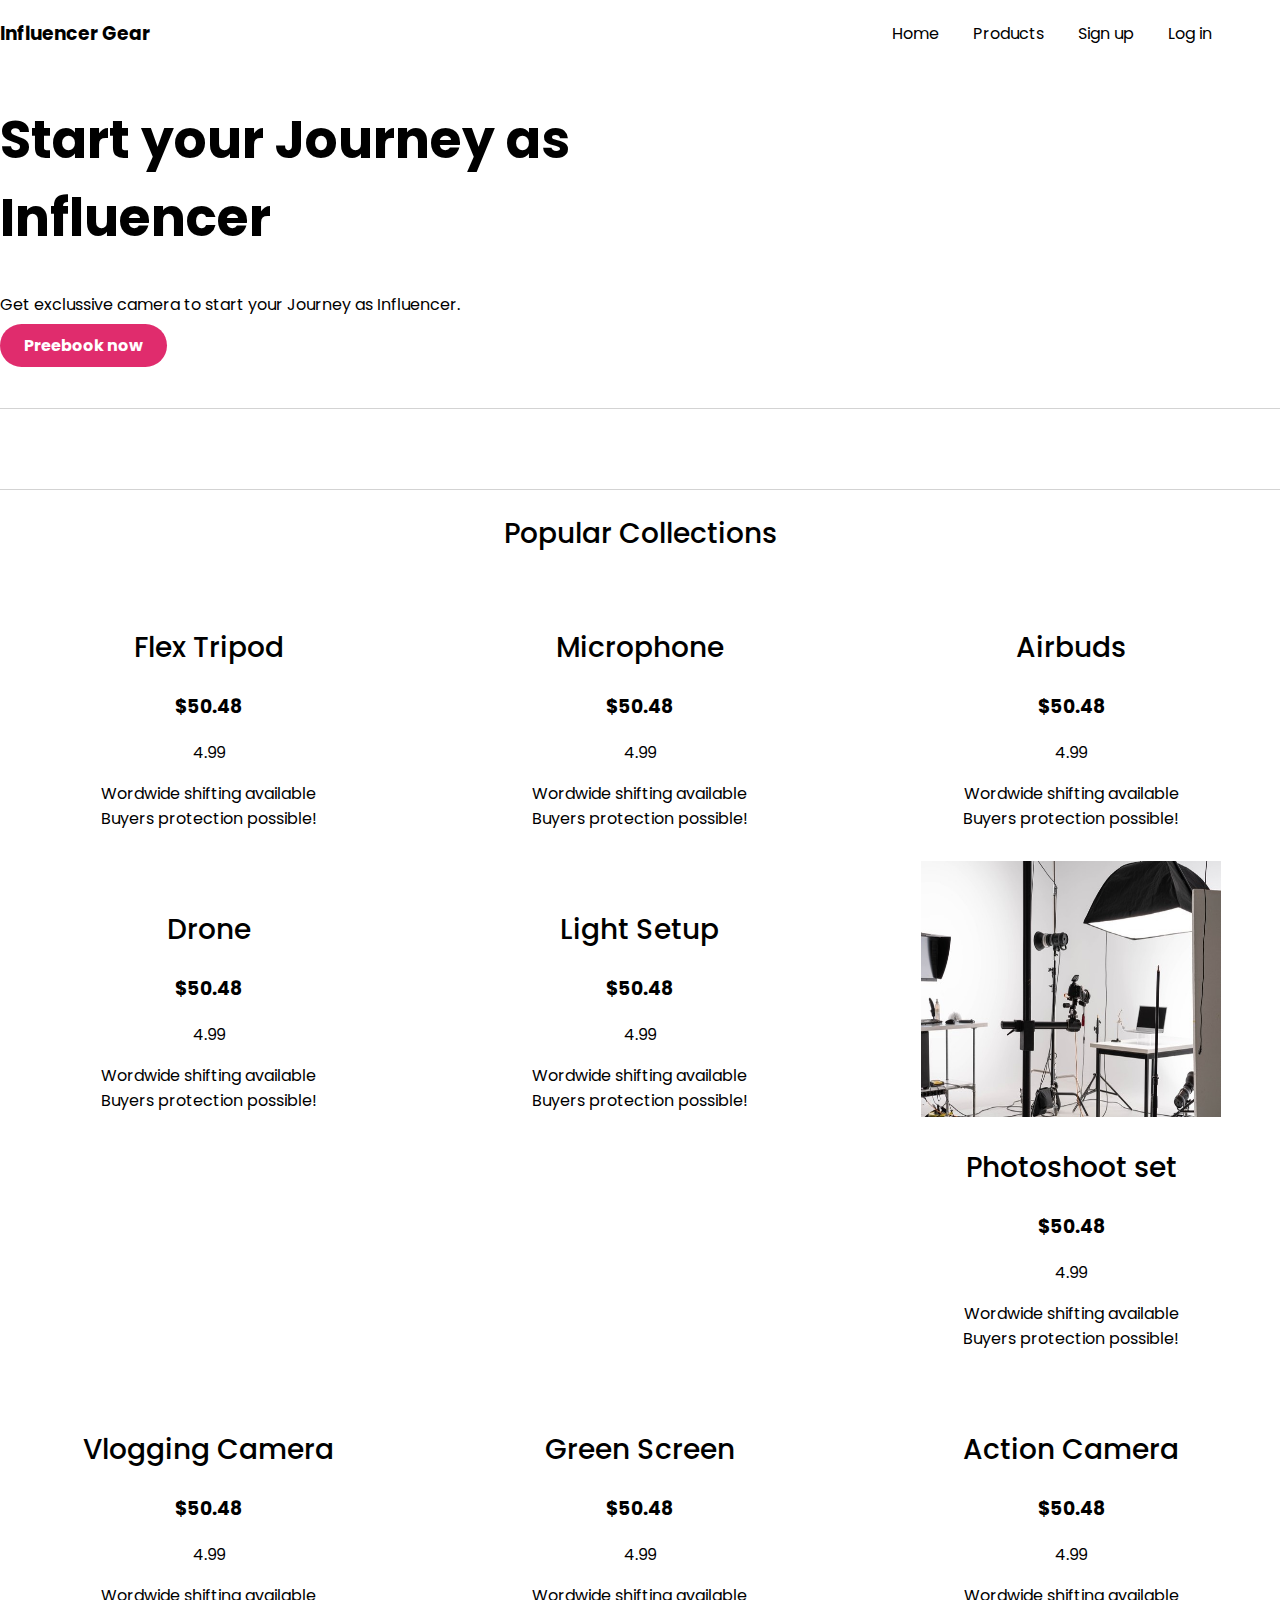
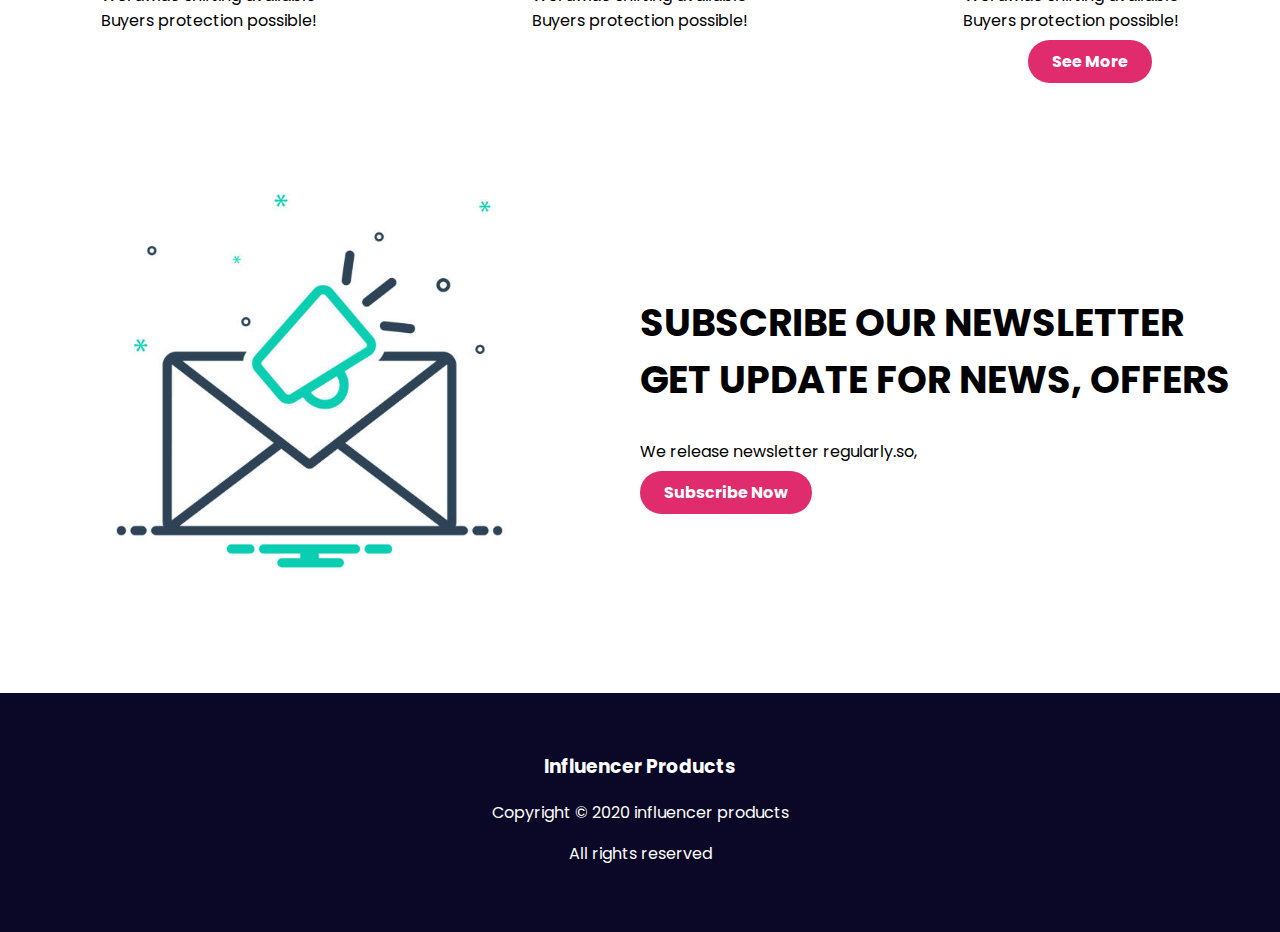
==== commit 070d5461: "mobile responsive done" ====
--- a/index.htm
+++ b/index.htm
@@ -24,6 +24,7 @@
             </ul>
         </nav>
         <nav id="nav-phone">
+            <i class="fas fa-bars"></i>
             <h3>Influencer Gear</h3>
             <ul>
                 <li><i class="fas fa-cart-plus"></i></li>
@@ -225,7 +226,7 @@
         <div class="image">
             <img src="images/newsletter.jpg" alt="">
         </div>
-        <div class="text">
+        <div class="texts">
             <h2 class="subscribe-title">
                 SUBSCRIBE OUR NEWSLETTER <br>
                 GET UPDATE FOR NEWS, OFFERS
--- a/styles/style.css
+++ b/styles/style.css
@@ -7,6 +7,7 @@
 
 body{
     font-family: 'poppins';
+    margin: 0;
 }
 
 a{
@@ -92,20 +93,22 @@
 display: grid;
 grid-template-columns: repeat( 3, 1fr);
 justify-content:space-between;
+grid-gap: 14px;
 
 }
 
 .collectoin{
    width: 329px;
    height: 479px;
-   background-color: white;
-   box-shadow: 5px 10px rgba(136, 136, 136, 0.365);
+   background-color: rgb(255, 255, 255);
+   box-shadow: 0px 0px 40px rgba(0, 0, 0, 0.15);
+    border-radius: 5px;
 
 }
 .collectoin img{
    width: 300px;
    height: 256px;
-   padding: 40px;
+   padding: 14px;
 }
 #photoshoot{
    width: 300px;
@@ -201,3 +204,56 @@
 /* Mobile phone 
 */
 
+@media only screen and (max-width: 768px) {
+    
+    nav{
+        display: none;
+    }
+
+    #nav-phone{
+        display: flex;
+        justify-content: space-around;
+    }
+    .start{
+        display: flex;
+        flex-direction: column;
+        justify-content: center;
+        row-gap: 10px;
+    }
+    .camera-img{
+        width: 100%;
+     }
+    .texts{
+        width: 100%;
+        text-align: center;
+     }
+
+     .logos{
+         display: flex;
+         flex-wrap: wrap;
+         
+     }
+
+     .collectoins{
+         display: flex;
+         flex-direction: column;
+         flex-wrap: wrap;
+
+     }
+    .see{
+         margin: 0;
+    }
+
+    .subscribe-sec{
+        display: flex;
+        flex-direction: column;
+        justify-content: center;
+        margin-bottom: 30px;
+    }
+    .image{
+        width: 100%;
+        position: relative;
+        left: -92px;
+    }
+
+}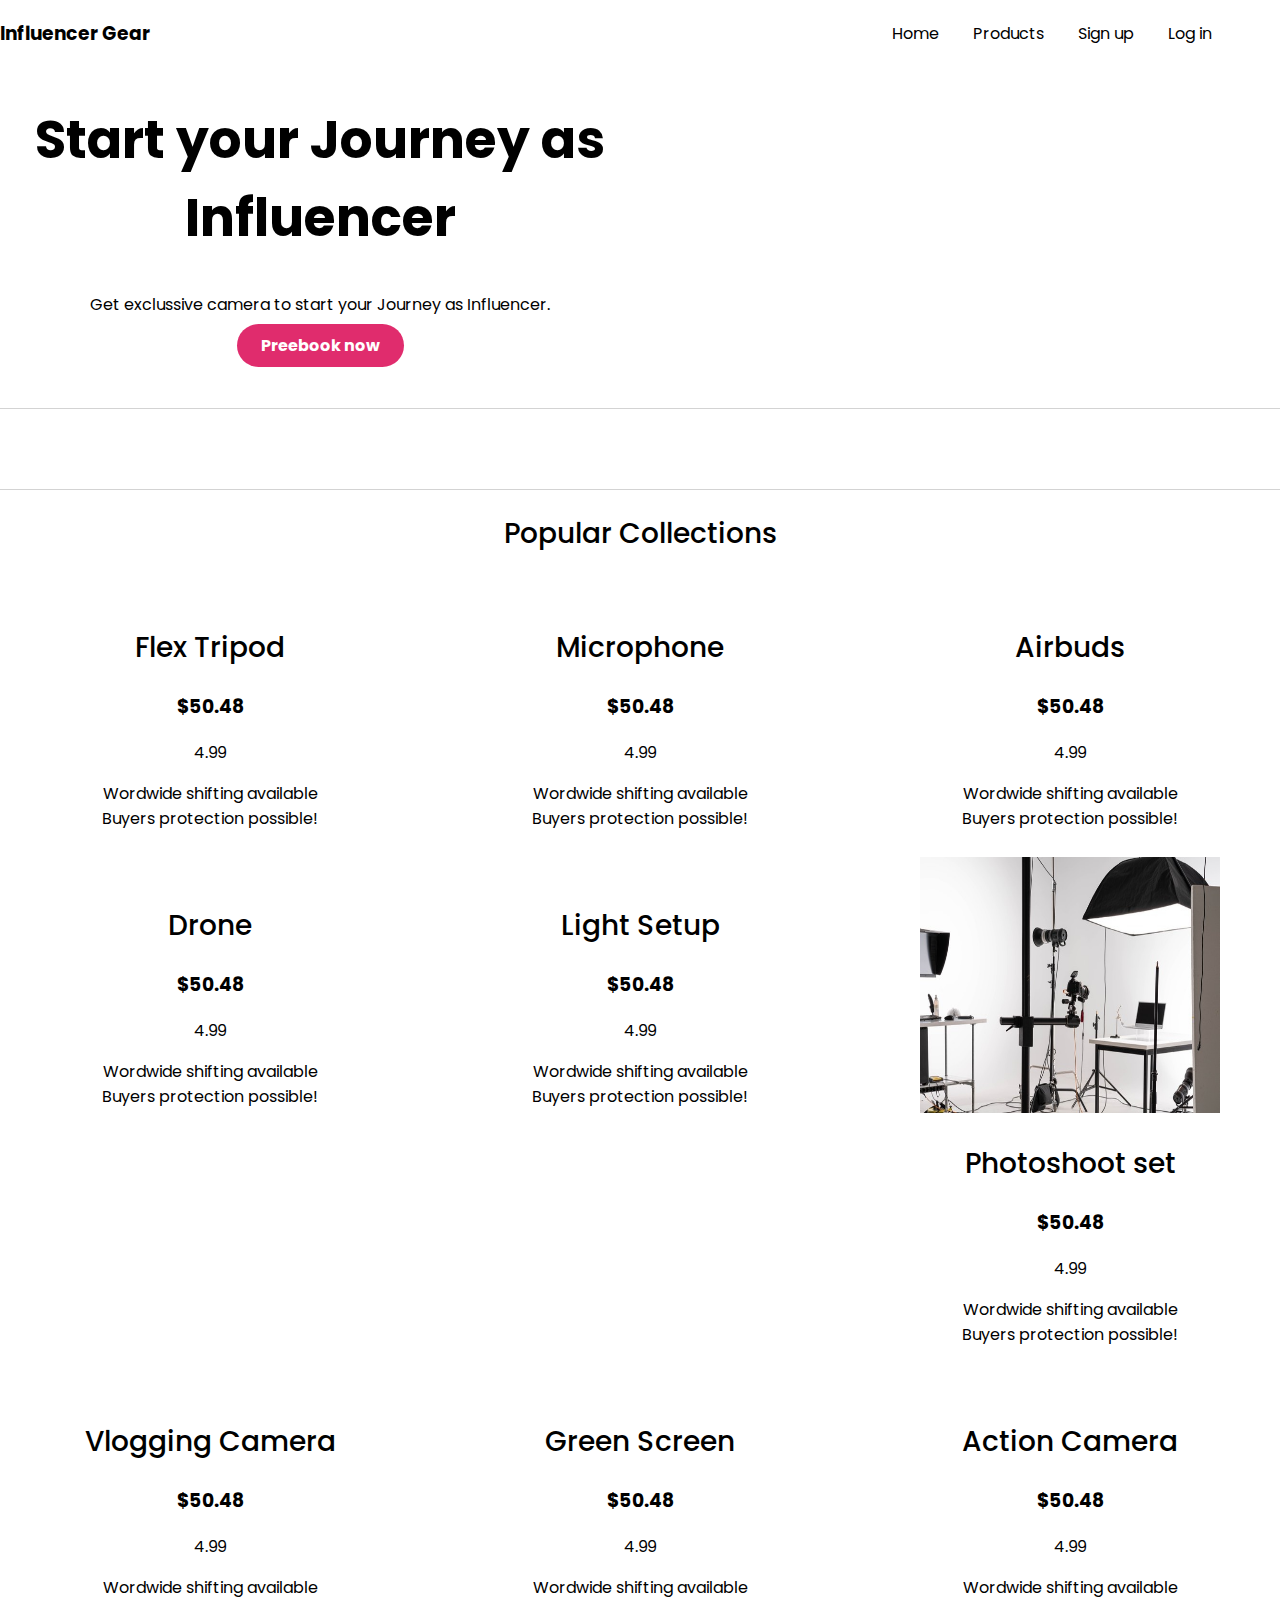
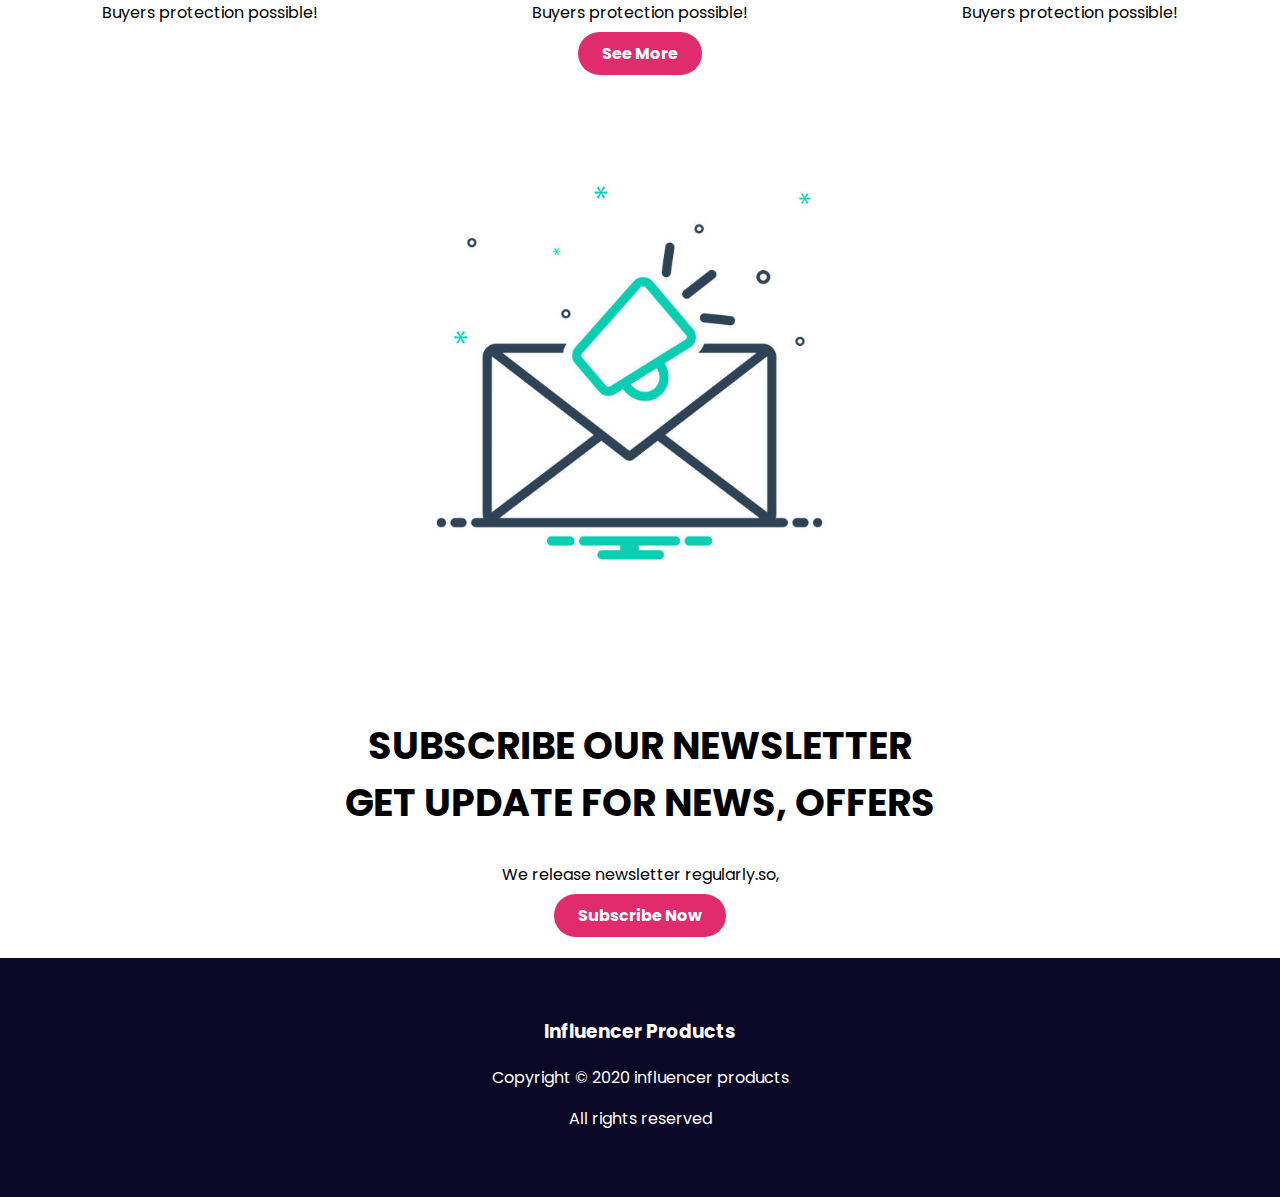
==== commit f1f3bbec: "tablet view done" ====
--- a/index.htm
+++ b/index.htm
@@ -62,7 +62,7 @@
     
     <section class="popular-sec">
         <h2>Popular Collections</h2>
-        <div class="collectoins">
+        <div class="collectoins" id="collectoins">
             <div class="collection">
                 <img src="images/tripod.png" alt="">
             <h2>Flex Tripod</h2>
--- a/styles/style.css
+++ b/styles/style.css
@@ -220,7 +220,14 @@
         justify-content: center;
         row-gap: 10px;
     }
+    
     .camera-img{
+        display: flex;
+        flex-direction: column;
+        justify-content: center;
+    }
+
+    .camera-img img{
         width: 100%;
      }
     .texts{
@@ -256,4 +263,49 @@
         left: -92px;
     }
 
+}
+
+/* tablet view
+-------------- */
+
+@media only screen and (min-width:768px ){
+
+
+    .start{
+        display: flex;
+        
+        justify-content: center;
+        row-gap: 10px;
+    }
+    .camera-img{
+        width: 100%;
+     }
+    .texts{
+        width: 100%;
+        text-align: center;
+     }
+
+     .logos{
+         display: flex;
+         flex-wrap: wrap;
+         
+     }
+
+     #collectoins{
+         display:grid;
+         grid-template-columns: 2, 1fr;
+         grid-gap: 10px;
+
+     }
+    .see{
+         margin: 0;
+    }
+
+    .subscribe-sec{
+        display: flex;
+        flex-direction: column;
+        justify-content: center;
+        margin-bottom: 30px;
+    }
+
 }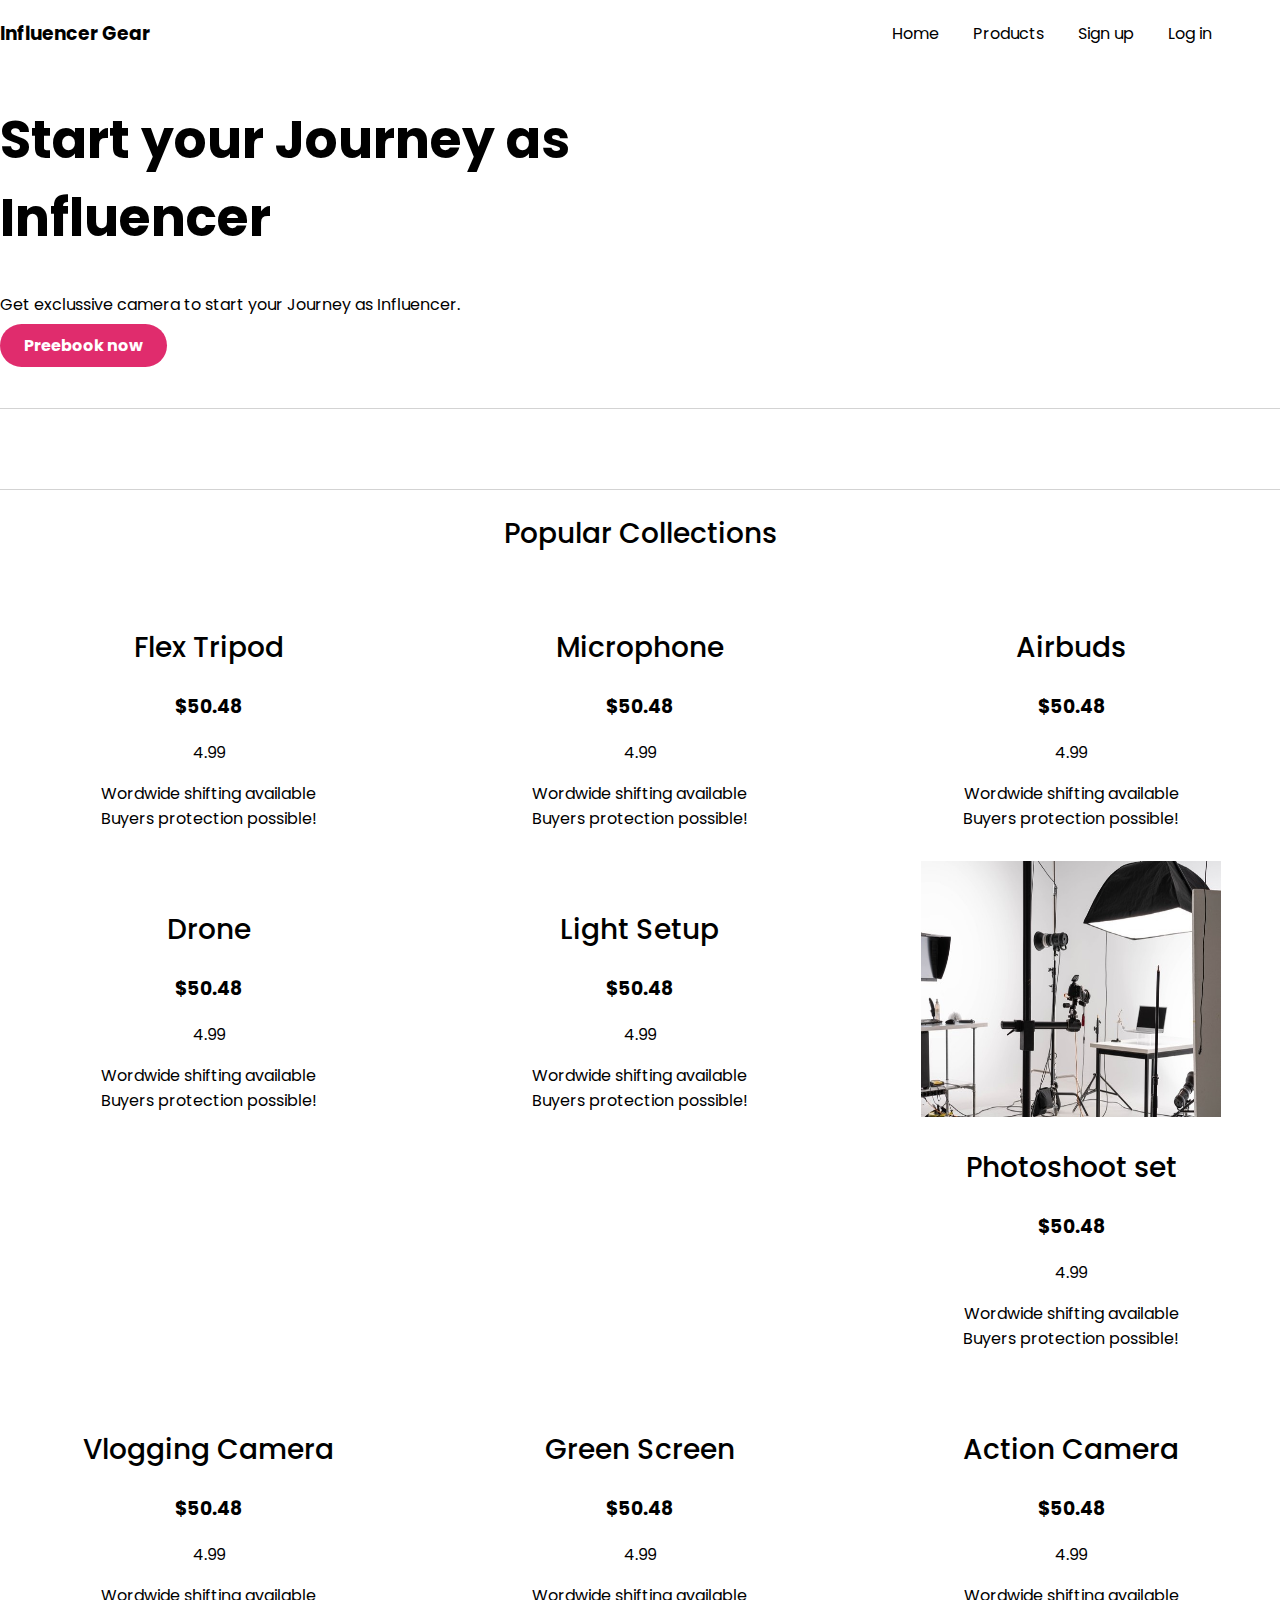
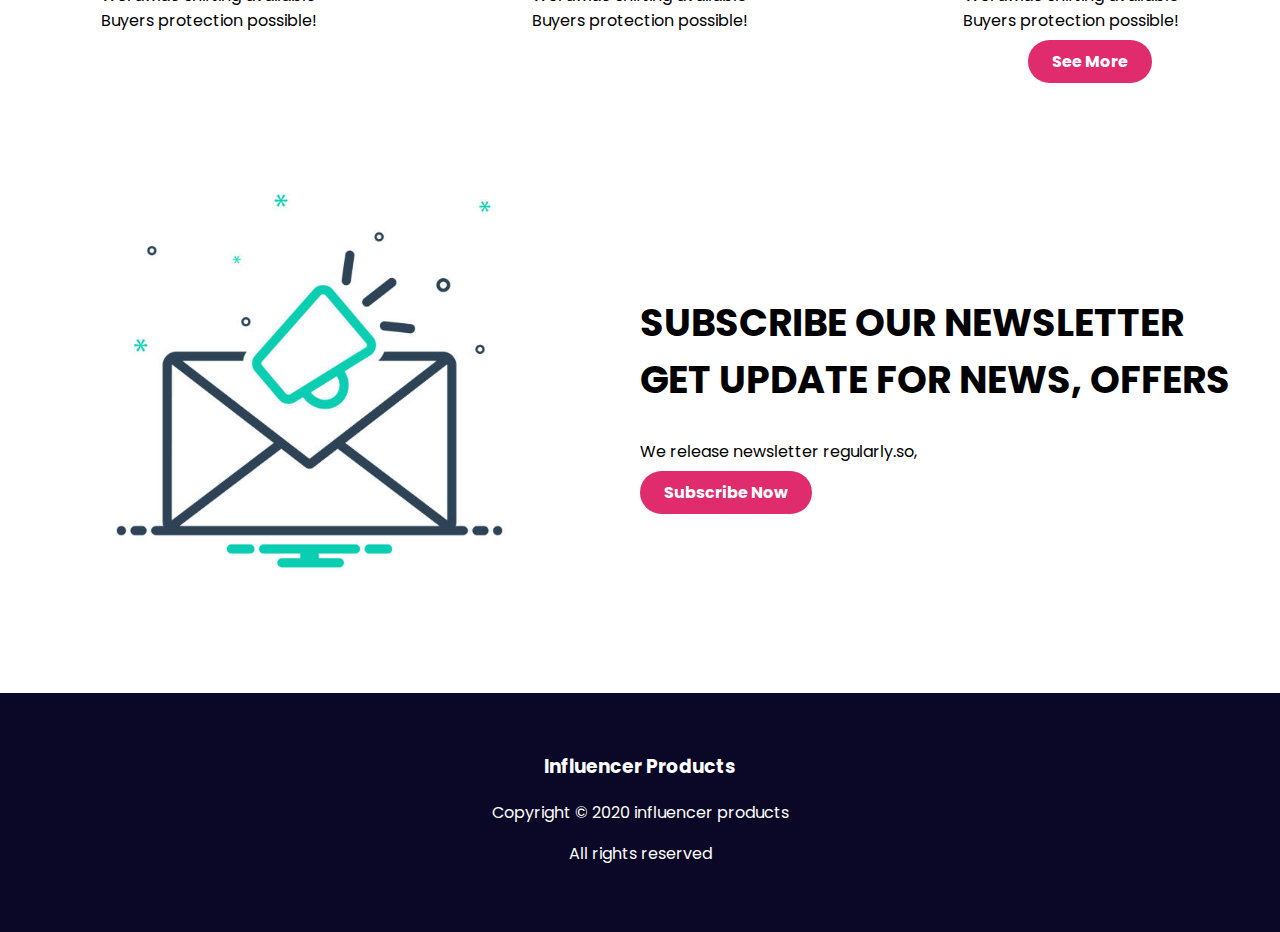
==== commit c6e74790: "last commit" ====
--- a/index.htm
+++ b/index.htm
@@ -62,7 +62,7 @@
     
     <section class="popular-sec">
         <h2>Popular Collections</h2>
-        <div class="collectoins" id="collectoins">
+        <div class="collectoins">
             <div class="collection">
                 <img src="images/tripod.png" alt="">
             <h2>Flex Tripod</h2>
--- a/styles/style.css
+++ b/styles/style.css
@@ -264,48 +264,3 @@
     }
 
 }
-
-/* tablet view
--------------- */
-
-@media only screen and (min-width:768px ){
-
-
-    .start{
-        display: flex;
-        
-        justify-content: center;
-        row-gap: 10px;
-    }
-    .camera-img{
-        width: 100%;
-     }
-    .texts{
-        width: 100%;
-        text-align: center;
-     }
-
-     .logos{
-         display: flex;
-         flex-wrap: wrap;
-         
-     }
-
-     #collectoins{
-         display:grid;
-         grid-template-columns: 2, 1fr;
-         grid-gap: 10px;
-
-     }
-    .see{
-         margin: 0;
-    }
-
-    .subscribe-sec{
-        display: flex;
-        flex-direction: column;
-        justify-content: center;
-        margin-bottom: 30px;
-    }
-
-}